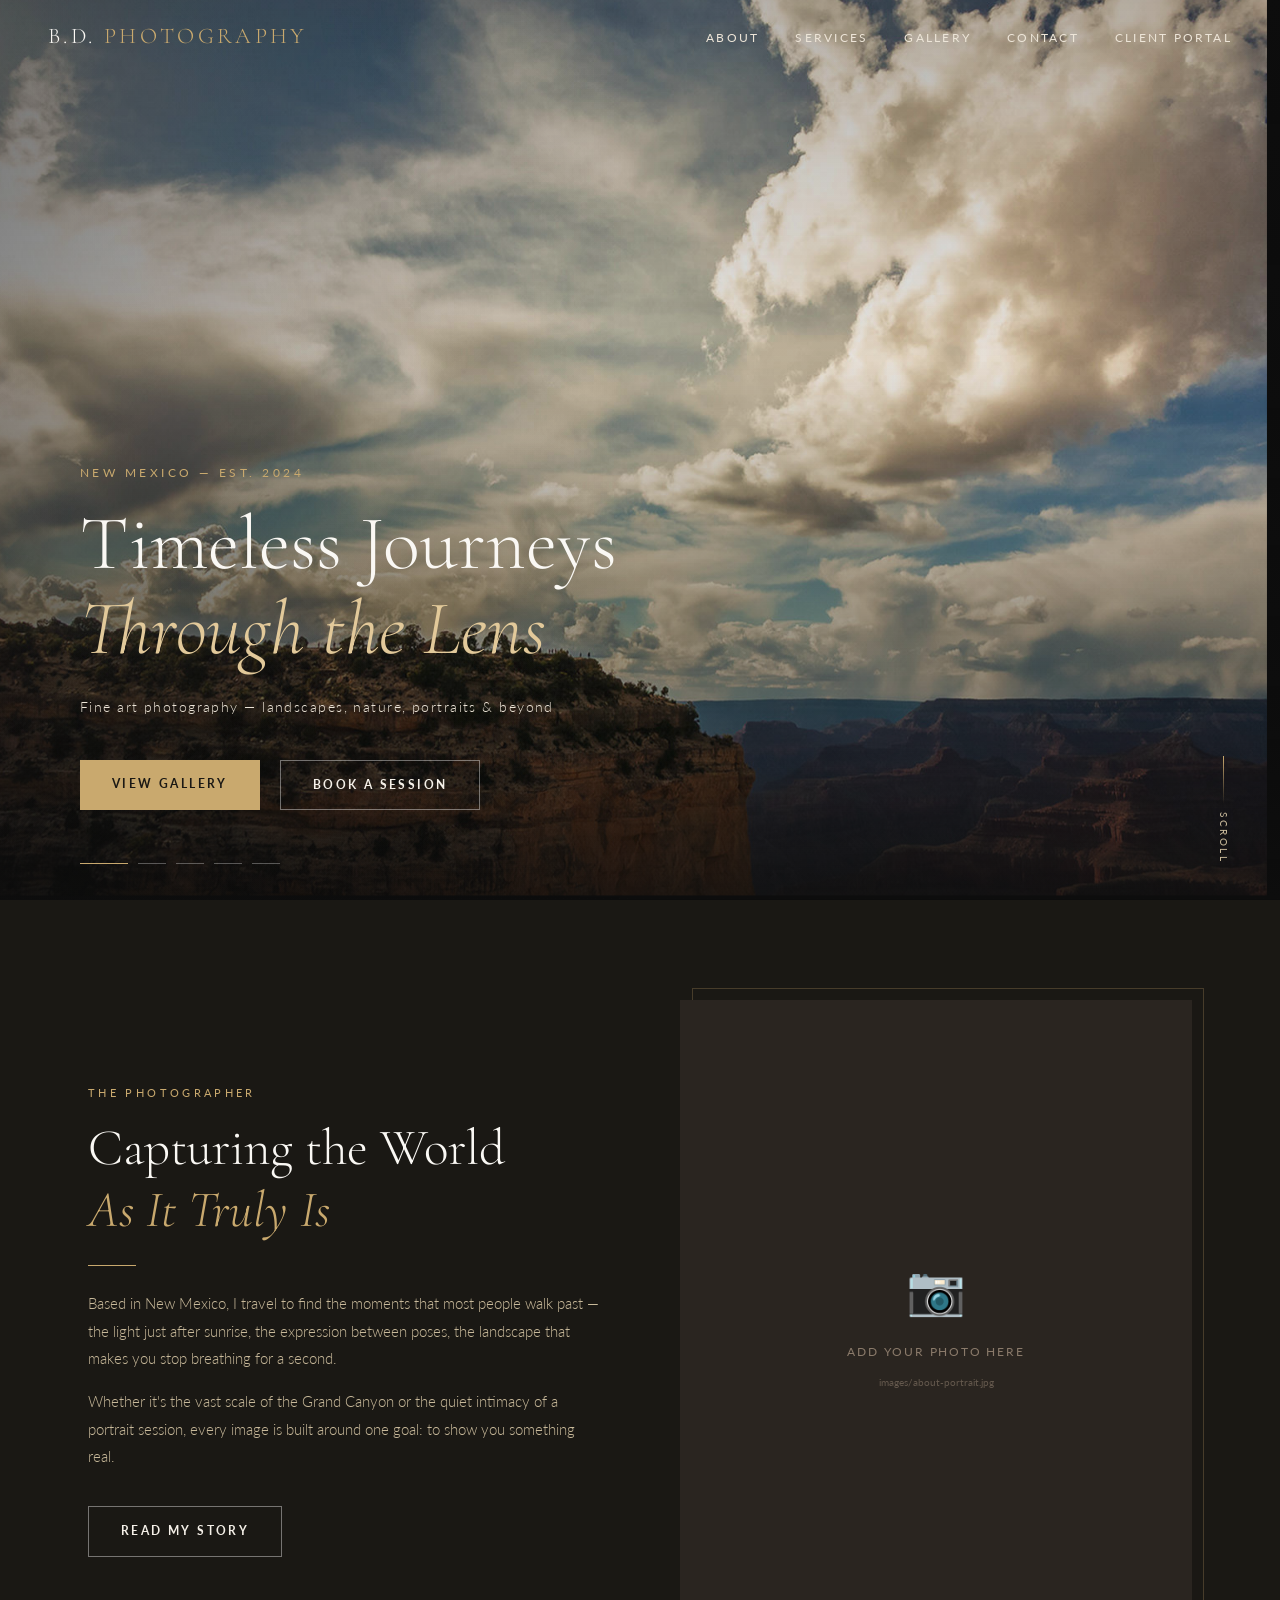
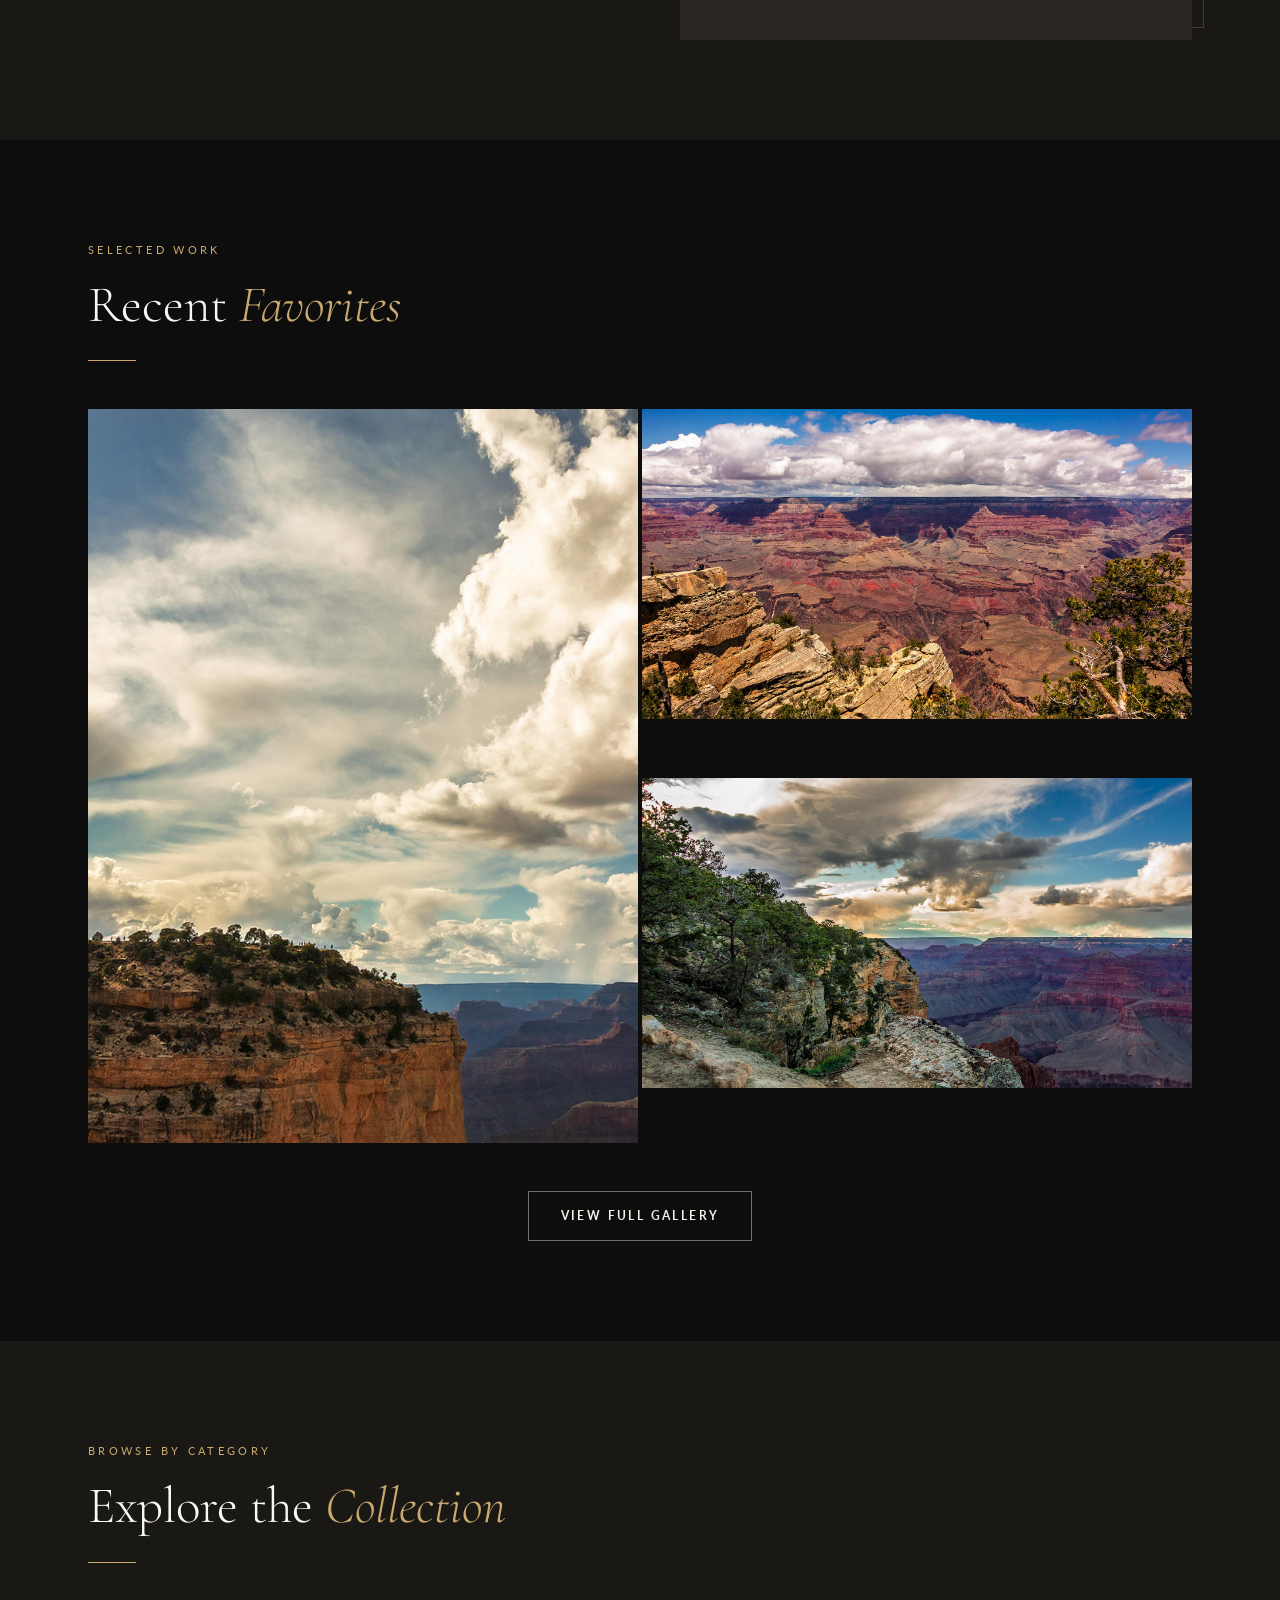
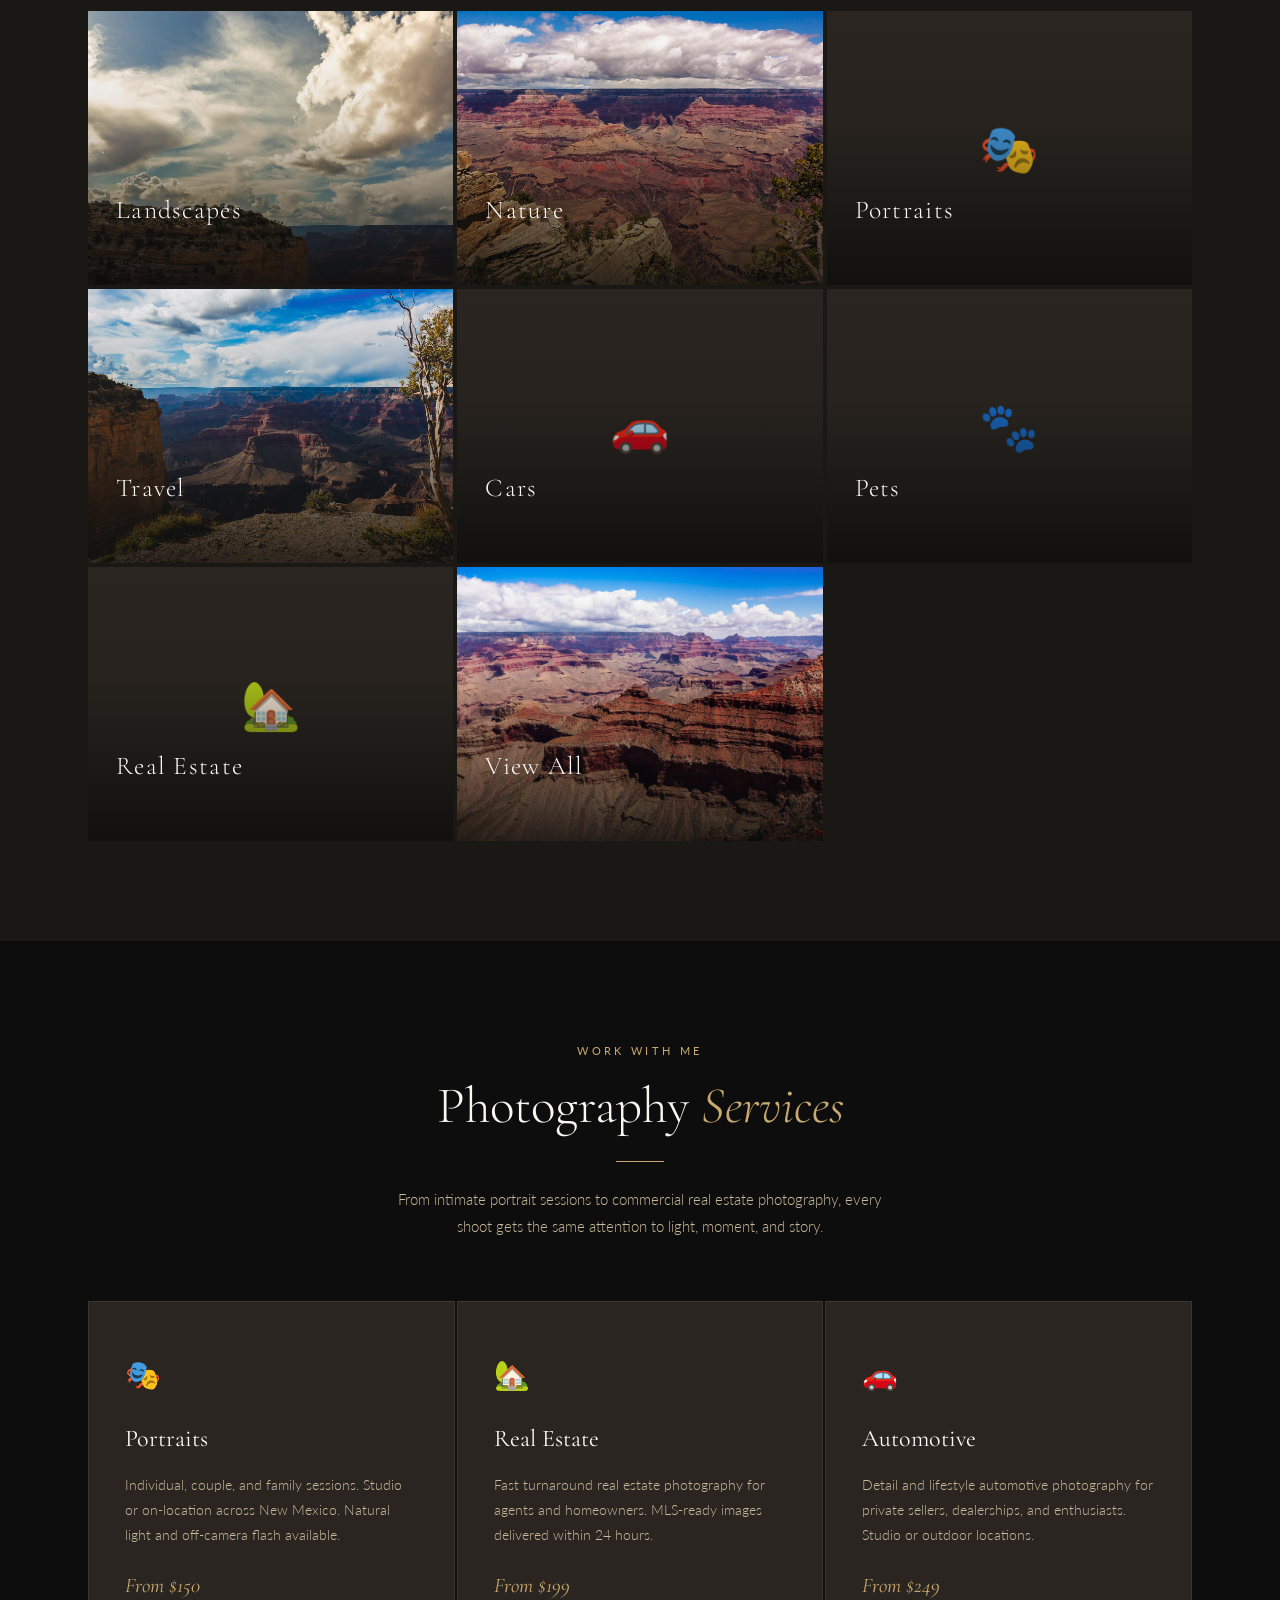
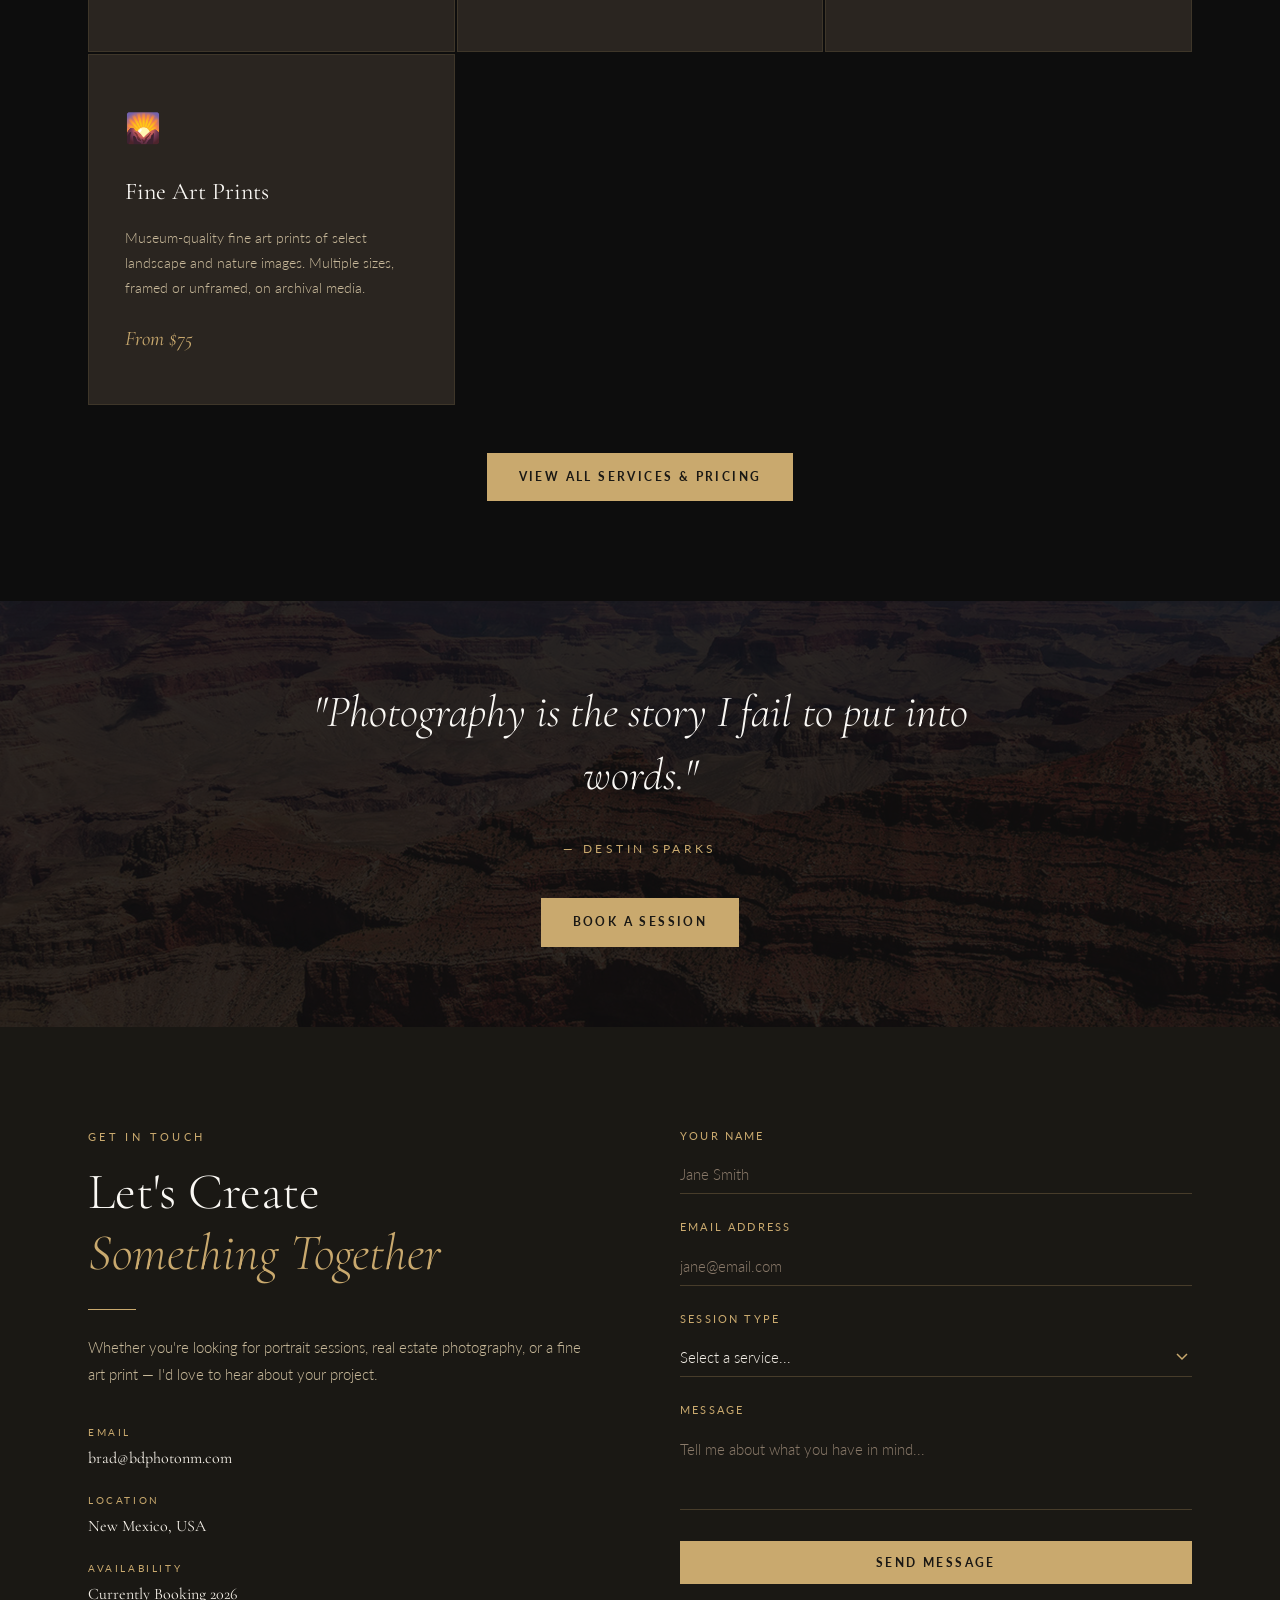
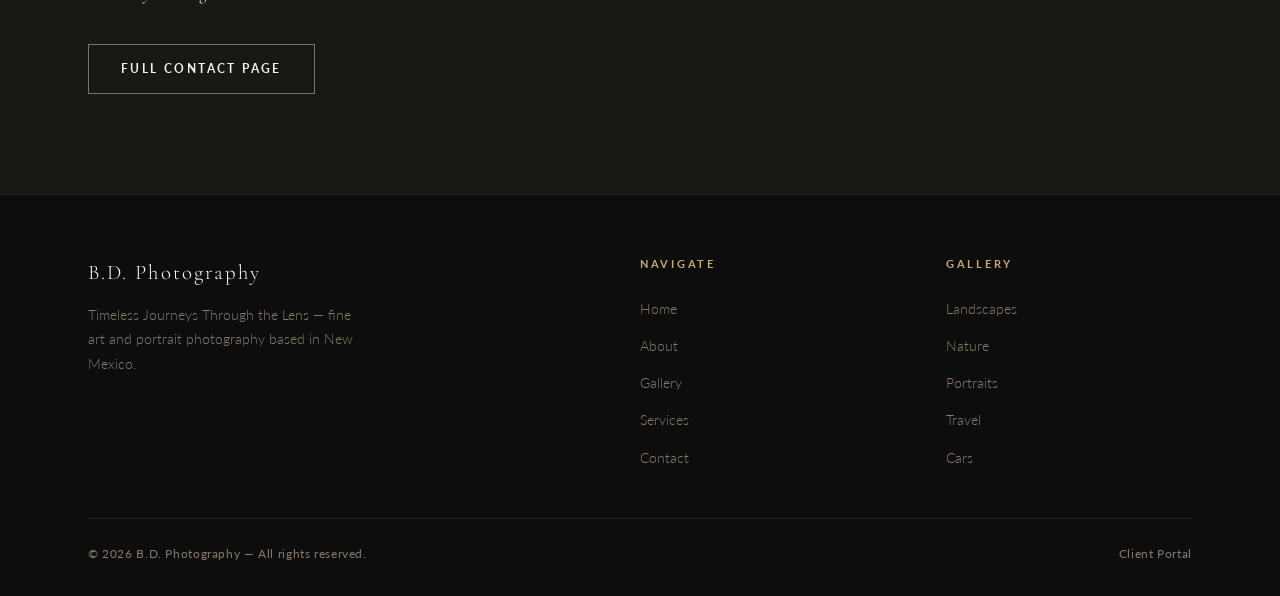
==== index.html @ c9594160 "Add all pages and styles" ====
<!DOCTYPE html>
<html lang="en">
<head>
   <meta charset="UTF-8">
   <meta name="viewport" content="width=device-width, initial-scale=1.0">
   <title>B.D. Photography | Timeless Journeys Through the Lens</title>
   <meta name="description" content="B.D. Photography — fine art and portrait photography based in New Mexico. Specializing in landscapes, nature, portraits, and more.">
   <link rel="stylesheet" href="css/styles.css">
</head>
<body>

   <!-- Navigation -->
   <nav class="nav" id="mainNav" aria-label="Main navigation">
      <a href="index.html" class="nav-logo">B.D.<span> Photography</span></a>
      <button class="nav-toggle" id="navToggle" aria-label="Toggle navigation" aria-expanded="false">
         <span></span>
         <span></span>
         <span></span>
      </button>
      <ul class="nav-links" id="navLinks">
         <li><a href="about.html">About</a></li>
         <li><a href="services.html">Services</a></li>
         <li><a href="gallery/index.html">Gallery</a></li>
         <li><a href="contact.html">Contact</a></li>
         <li><a href="client/index.html">Client Portal</a></li>
      </ul>
   </nav>

   <!-- Hero Slideshow -->
   <header class="hero" aria-label="Featured photography slideshow">
      <div class="hero-slides" id="heroSlides">
         <div class="hero-slide active">
            <img src="images/slideshow/slideshow-1.jpg"
                 alt="Grand Canyon landscape photography by B.D. Photography">
         </div>
         <div class="hero-slide">
            <img src="images/slideshow/slideshow-2.jpg"
                 alt="Grand Canyon at golden hour by B.D. Photography">
         </div>
         <div class="hero-slide">
            <img src="images/slideshow/slideshow-3.jpg"
                 alt="Grand Canyon dramatic light by B.D. Photography">
         </div>
         <div class="hero-slide">
            <img src="images/slideshow/slideshow-4.jpg"
                 alt="Grand Canyon vista by B.D. Photography">
         </div>
         <div class="hero-slide">
            <img src="images/slideshow/slideshow-5.jpg"
                 alt="Grand Canyon panoramic by B.D. Photography">
         </div>
      </div>

      <div class="hero-content">
         <p class="hero-eyebrow">New Mexico &mdash; Est. 2024</p>
         <h1 class="hero-title">
            Timeless Journeys<br><em>Through the Lens</em>
         </h1>
         <p class="hero-tagline">Fine art photography &mdash; landscapes, nature, portraits &amp; beyond</p>
         <div class="hero-cta">
            <a href="gallery/index.html" class="btn btn-gold">View Gallery</a>
            <a href="contact.html" class="btn btn-outline">Book a Session</a>
         </div>
      </div>

      <div class="hero-dots" role="group" aria-label="Slideshow controls">
         <button class="hero-dot active" data-index="0" aria-label="Slide 1"></button>
         <button class="hero-dot" data-index="1" aria-label="Slide 2"></button>
         <button class="hero-dot" data-index="2" aria-label="Slide 3"></button>
         <button class="hero-dot" data-index="3" aria-label="Slide 4"></button>
         <button class="hero-dot" data-index="4" aria-label="Slide 5"></button>
      </div>

      <div class="hero-scroll-hint" aria-hidden="true">
         <div class="scroll-line"></div>
         <span>Scroll</span>
      </div>
   </header>

   <main>

      <!-- Intro -->
      <section class="section section-dark" aria-labelledby="intro-heading">
         <div class="container">
            <div style="display:grid; grid-template-columns:1fr 1fr; gap:80px; align-items:center;">

               <div class="fade-up">
                  <span class="section-eyebrow">The Photographer</span>
                  <h2 class="section-title" id="intro-heading">
                     Capturing the World<br><em>As It Truly Is</em>
                  </h2>
                  <div class="section-divider"></div>
                  <p class="section-subtitle">
                     Based in New Mexico, I travel to find the moments that most people
                     walk past — the light just after sunrise, the expression between poses,
                     the landscape that makes you stop breathing for a second.
                  </p>
                  <p class="section-subtitle" style="margin-top:16px;">
                     Whether it's the vast scale of the Grand Canyon or the quiet intimacy
                     of a portrait session, every image is built around one goal:
                     to show you something real.
                  </p>
                  <a href="about.html" class="btn btn-outline" style="margin-top:36px;">
                     Read My Story
                  </a>
               </div>

               <div class="fade-up" style="position:relative;">
                  <div style="aspect-ratio:4/5; background-color:var(--dark-mid);
                              overflow:hidden; display:flex; align-items:center;
                              justify-content:center; flex-direction:column;
                              gap:12px; color:var(--text-light);">
                     <span style="font-size:3rem;">📷</span>
                     <span style="font-size:0.75rem; letter-spacing:0.15em; text-transform:uppercase;">
                        Add your photo here
                     </span>
                     <span style="font-size:0.65rem; opacity:0.6;">images/about-portrait.jpg</span>
                  </div>
                  <div style="position:absolute; top:-12px; right:-12px; bottom:12px; left:12px;
                              border:1px solid var(--border); z-index:-1; pointer-events:none;"></div>
               </div>

            </div>
         </div>
      </section>

      <!-- Featured Work -->
      <section class="section section-black" aria-labelledby="featured-heading">
         <div class="container">
            <div class="fade-up">
               <span class="section-eyebrow">Selected Work</span>
               <h2 class="section-title" id="featured-heading">Recent <em>Favorites</em></h2>
               <div class="section-divider"></div>
            </div>

            <div class="featured-grid fade-up">
               <div class="featured-main" onclick="window.location='gallery/landscapes.html'"
                    role="link" tabindex="0" aria-label="View Landscapes gallery"
                    onkeydown="if(event.key==='Enter')window.location='gallery/landscapes.html'">
                  <img src="images/slideshow/slideshow-1.jpg" alt="Grand Canyon landscape">
                  <div class="gallery-overlay">
                     <span class="gallery-overlay-text">Landscapes &rarr;</span>
                  </div>
               </div>
               <div class="featured-secondary" onclick="window.location='gallery/nature.html'"
                    role="link" tabindex="0" aria-label="View Nature gallery"
                    onkeydown="if(event.key==='Enter')window.location='gallery/nature.html'">
                  <img src="images/slideshow/slideshow-2.jpg" alt="Nature photography">
                  <div class="gallery-overlay">
                     <span class="gallery-overlay-text">Nature &rarr;</span>
                  </div>
               </div>
               <div class="featured-secondary" onclick="window.location='gallery/travel.html'"
                    role="link" tabindex="0" aria-label="View Travel gallery"
                    onkeydown="if(event.key==='Enter')window.location='gallery/travel.html'">
                  <img src="images/slideshow/slideshow-3.jpg" alt="Travel photography">
                  <div class="gallery-overlay">
                     <span class="gallery-overlay-text">Travel &rarr;</span>
                  </div>
               </div>
            </div>

            <div class="fade-up" style="text-align:center; margin-top:48px;">
               <a href="gallery/index.html" class="btn btn-outline">View Full Gallery</a>
            </div>
         </div>
      </section>

      <!-- Gallery Categories -->
      <section class="section section-dark" aria-labelledby="categories-heading">
         <div class="container">
            <div class="fade-up">
               <span class="section-eyebrow">Browse By Category</span>
               <h2 class="section-title" id="categories-heading">
                  Explore the <em>Collection</em>
               </h2>
               <div class="section-divider"></div>
            </div>

            <div class="category-grid fade-up">

               <a href="gallery/landscapes.html" class="category-card" aria-label="Landscapes gallery">
                  <img src="images/slideshow/slideshow-1.jpg" alt="Landscape photography">
                  <div class="category-card-overlay">
                     <h3 class="category-name">Landscapes</h3>
                     <span class="category-count">View Collection &rarr;</span>
                  </div>
               </a>

               <a href="gallery/nature.html" class="category-card" aria-label="Nature gallery">
                  <img src="images/slideshow/slideshow-2.jpg" alt="Nature photography">
                  <div class="category-card-overlay">
                     <h3 class="category-name">Nature</h3>
                     <span class="category-count">View Collection &rarr;</span>
                  </div>
               </a>

               <a href="gallery/portraits.html" class="category-card" aria-label="Portraits gallery">
                  <div class="category-placeholder" aria-hidden="true">🎭</div>
                  <div class="category-card-overlay">
                     <h3 class="category-name">Portraits</h3>
                     <span class="category-count">View Collection &rarr;</span>
                  </div>
               </a>

               <a href="gallery/travel.html" class="category-card" aria-label="Travel gallery">
                  <img src="images/slideshow/slideshow-4.jpg" alt="Travel photography">
                  <div class="category-card-overlay">
                     <h3 class="category-name">Travel</h3>
                     <span class="category-count">View Collection &rarr;</span>
                  </div>
               </a>

               <a href="gallery/cars.html" class="category-card" aria-label="Cars gallery">
                  <div class="category-placeholder" aria-hidden="true">🚗</div>
                  <div class="category-card-overlay">
                     <h3 class="category-name">Cars</h3>
                     <span class="category-count">View Collection &rarr;</span>
                  </div>
               </a>

               <a href="gallery/pets.html" class="category-card" aria-label="Pets gallery">
                  <div class="category-placeholder" aria-hidden="true">🐾</div>
                  <div class="category-card-overlay">
                     <h3 class="category-name">Pets</h3>
                     <span class="category-count">View Collection &rarr;</span>
                  </div>
               </a>

               <a href="gallery/realestate.html" class="category-card" aria-label="Real Estate gallery">
                  <div class="category-placeholder" aria-hidden="true">🏡</div>
                  <div class="category-card-overlay">
                     <h3 class="category-name">Real Estate</h3>
                     <span class="category-count">View Collection &rarr;</span>
                  </div>
               </a>

               <a href="gallery/index.html" class="category-card" aria-label="View all galleries">
                  <img src="images/slideshow/slideshow-5.jpg" alt="All photography">
                  <div class="category-card-overlay">
                     <h3 class="category-name">View All</h3>
                     <span class="category-count">Full Gallery &rarr;</span>
                  </div>
               </a>

            </div>
         </div>
      </section>

      <!-- Services Teaser -->
      <section class="section section-black" aria-labelledby="services-heading">
         <div class="container">
            <div class="fade-up" style="text-align:center; max-width:600px; margin:0 auto 60px;">
               <span class="section-eyebrow">Work With Me</span>
               <h2 class="section-title" id="services-heading">
                  Photography <em>Services</em>
               </h2>
               <div class="section-divider" style="margin:24px auto;"></div>
               <p class="section-subtitle" style="margin:0 auto;">
                  From intimate portrait sessions to commercial real estate photography,
                  every shoot gets the same attention to light, moment, and story.
               </p>
            </div>

            <div class="services-grid fade-up">
               <div class="service-card">
                  <span class="service-icon" aria-hidden="true">🎭</span>
                  <h3>Portraits</h3>
                  <p>Individual, couple, and family sessions. Studio or on-location
                     across New Mexico. Natural light and off-camera flash available.</p>
                  <span class="service-price">From $150</span>
               </div>
               <div class="service-card">
                  <span class="service-icon" aria-hidden="true">🏡</span>
                  <h3>Real Estate</h3>
                  <p>Fast turnaround real estate photography for agents and homeowners.
                     MLS-ready images delivered within 24 hours.</p>
                  <span class="service-price">From $199</span>
               </div>
               <div class="service-card">
                  <span class="service-icon" aria-hidden="true">🚗</span>
                  <h3>Automotive</h3>
                  <p>Detail and lifestyle automotive photography for private sellers,
                     dealerships, and enthusiasts. Studio or outdoor locations.</p>
                  <span class="service-price">From $249</span>
               </div>
               <div class="service-card">
                  <span class="service-icon" aria-hidden="true">🌄</span>
                  <h3>Fine Art Prints</h3>
                  <p>Museum-quality fine art prints of select landscape and nature images.
                     Multiple sizes, framed or unframed, on archival media.</p>
                  <span class="service-price">From $75</span>
               </div>
            </div>

            <div class="fade-up" style="text-align:center; margin-top:48px;">
               <a href="services.html" class="btn btn-gold">View All Services &amp; Pricing</a>
            </div>
         </div>
      </section>

      <!-- Quote Section -->
      <section style="position:relative; overflow:hidden; min-height:420px;
                      display:flex; align-items:center; justify-content:center;
                      text-align:center; padding:80px 40px;"
               aria-label="Inspirational quote">
         <div style="position:absolute; inset:0; z-index:0;">
            <img src="images/slideshow/slideshow-5.jpg" alt="" aria-hidden="true"
                 style="width:100%; height:100%; object-fit:cover; opacity:0.35;">
         </div>
         <div style="position:absolute; inset:0; background:rgba(13,13,13,0.65); z-index:1;"></div>
         <div style="position:relative; z-index:2; max-width:700px;" class="fade-up">
            <p style="font-family:'Cormorant Garamond',serif;
                      font-size:clamp(1.6rem,3.5vw,2.8rem); font-weight:300;
                      font-style:italic; color:var(--warm-white);
                      line-height:1.4; margin-bottom:32px;">
               "Photography is the story I fail to put into words."
            </p>
            <p style="font-size:0.72rem; letter-spacing:0.3em; text-transform:uppercase;
                      color:var(--gold); margin-bottom:40px;">
               &mdash; Destin Sparks
            </p>
            <a href="contact.html" class="btn btn-gold">Book a Session</a>
         </div>
      </section>

      <!-- Quick Contact -->
      <section class="section section-dark" aria-labelledby="contact-teaser-heading">
         <div class="container">
            <div style="display:grid; grid-template-columns:1fr 1fr; gap:80px; align-items:start;">

               <div class="fade-up">
                  <span class="section-eyebrow">Get In Touch</span>
                  <h2 class="section-title" id="contact-teaser-heading">
                     Let's Create<br><em>Something Together</em>
                  </h2>
                  <div class="section-divider"></div>
                  <p class="section-subtitle">
                     Whether you're looking for portrait sessions, real estate photography,
                     or a fine art print — I'd love to hear about your project.
                  </p>
                  <div style="margin-top:36px; display:flex; flex-direction:column; gap:20px;">
                     <div class="contact-detail-item">
                        <span class="contact-detail-label">Email</span>
                        <span class="contact-detail-value">
                           <a href="mailto:brad@bdphotonm.com"
                              style="color:var(--cream);"
                              onmouseover="this.style.color='var(--gold)'"
                              onmouseout="this.style.color='var(--cream)'">
                              brad@bdphotonm.com
                           </a>
                        </span>
                     </div>
                     <div class="contact-detail-item">
                        <span class="contact-detail-label">Location</span>
                        <span class="contact-detail-value">New Mexico, USA</span>
                     </div>
                     <div class="contact-detail-item">
                        <span class="contact-detail-label">Availability</span>
                        <span class="contact-detail-value">Currently Booking 2026</span>
                     </div>
                  </div>
                  <a href="contact.html" class="btn btn-outline" style="margin-top:36px;">
                     Full Contact Page
                  </a>
               </div>

               <!-- Quick Form -->
               <div class="fade-up">
                  <form id="quickContactForm" novalidate aria-label="Quick contact form">
                     <div class="form-group">
                        <label for="qcName">Your Name</label>
                        <input type="text" id="qcName" name="name"
                               placeholder="Jane Smith" aria-required="true">
                        <p class="error-msg" id="qcNameError" role="alert">
                           Please enter your name.
                        </p>
                     </div>
                     <div class="form-group">
                        <label for="qcEmail">Email Address</label>
                        <input type="email" id="qcEmail" name="email"
                               placeholder="jane@email.com" aria-required="true">
                        <p class="error-msg" id="qcEmailError" role="alert">
                           Please enter a valid email address.
                        </p>
                     </div>
                     <div class="form-group">
                        <label for="qcType">Session Type</label>
                        <select id="qcType" name="type" aria-required="true">
                           <option value="">Select a service...</option>
                           <option value="portrait">Portrait Session</option>
                           <option value="realestate">Real Estate</option>
                           <option value="automotive">Automotive</option>
                           <option value="print">Fine Art Print</option>
                           <option value="other">Other / General Inquiry</option>
                        </select>
                        <p class="error-msg" id="qcTypeError" role="alert">
                           Please select a session type.
                        </p>
                     </div>
                     <div class="form-group">
                        <label for="qcMessage">Message</label>
                        <textarea id="qcMessage" name="message" aria-required="true"
                                  placeholder="Tell me about what you have in mind..."
                                  style="min-height:80px;"></textarea>
                        <p class="error-msg" id="qcMessageError" role="alert">
                           Please enter a message (at least 10 characters).
                        </p>
                     </div>
                     <button type="submit" class="btn btn-gold" id="qcSubmitBtn"
                             style="width:100%;">
                        Send Message
                     </button>
                     <div class="form-success" id="qcFormSuccess" role="alert" aria-live="polite">
                        <p>Thank you &mdash; I'll be in touch soon. ✦</p>
                     </div>
                  </form>
               </div>

            </div>
         </div>
      </section>

   </main>

   <!-- Footer -->
   <footer>
      <div class="container">
         <div class="footer-grid">
            <div class="footer-brand">
               <h3>B.D. Photography</h3>
               <p>Timeless Journeys Through the Lens — fine art and portrait photography
                  based in New Mexico.</p>
            </div>
            <div class="footer-col">
               <h4>Navigate</h4>
               <ul>
                  <li><a href="index.html">Home</a></li>
                  <li><a href="about.html">About</a></li>
                  <li><a href="gallery/index.html">Gallery</a></li>
                  <li><a href="services.html">Services</a></li>
                  <li><a href="contact.html">Contact</a></li>
               </ul>
            </div>
            <div class="footer-col">
               <h4>Gallery</h4>
               <ul>
                  <li><a href="gallery/landscapes.html">Landscapes</a></li>
                  <li><a href="gallery/nature.html">Nature</a></li>
                  <li><a href="gallery/portraits.html">Portraits</a></li>
                  <li><a href="gallery/travel.html">Travel</a></li>
                  <li><a href="gallery/cars.html">Cars</a></li>
               </ul>
            </div>
         </div>
         <div class="footer-bottom">
            <p>&copy; 2026 B.D. Photography &mdash; All rights reserved.</p>
            <p><a href="client/index.html" style="color:var(--text-light);">Client Portal</a></p>
         </div>
      </div>
   </footer>

   <!-- Lightbox -->
   <div class="lightbox" id="lightbox" role="dialog" aria-modal="true" aria-label="Photo viewer">
      <button class="lightbox-close" id="lightboxClose" aria-label="Close photo viewer">&times;</button>
      <button class="lightbox-prev" id="lightboxPrev" aria-label="Previous photo">&#8592;</button>
      <img class="lightbox-img" id="lightboxImg" src="" alt="">
      <button class="lightbox-next" id="lightboxNext" aria-label="Next photo">&#8594;</button>
      <p class="lightbox-caption" id="lightboxCaption"></p>
   </div>

   <style>
      @media (max-width: 768px) {
         div[style*="grid-template-columns:1fr 1fr"] {
            grid-template-columns: 1fr !important;
            gap: 40px !important;
         }
      }
   </style>

   <script src="js/main.js"></script>
</body>
</html>
---- css/styles.css ----
/* =============================================
   B.D. Photography — styles.css
   Warm editorial, luxury nature photography
   ============================================= */

@import url('https://fonts.googleapis.com/css2?family=Cormorant+Garamond:ital,wght@0,300;0,400;0,600;1,300;1,400&family=Lato:wght@300;400;700&display=swap');

/* =============================================
   CSS VARIABLES
   ============================================= */
:root {
   --black:        #0d0d0d;
   --dark:         #1a1814;
   --dark-mid:     #2a2520;
   --earth:        #8b6f47;
   --earth-light:  #b8956a;
   --gold:         #c9a96e;
   --gold-light:   #e2c99a;
   --cream:        #f5f0e8;
   --cream-dark:   #ede5d8;
   --warm-white:   #faf8f4;
   --text-dark:    #1a1814;
   --text-mid:     #4a4035;
   --text-light:   #8a7a6a;
   --text-cream:   #c8b99a;
   --border:       rgba(201,169,110,0.25);
   --border-light: rgba(201,169,110,0.12);

   --font-display: 'Cormorant Garamond', Georgia, serif;
   --font-body:    'Lato', sans-serif;

   --transition:      all 0.4s cubic-bezier(0.25, 0.46, 0.45, 0.94);
   --transition-fast: all 0.2s ease;
}

/* =============================================
   RESET & BASE
   ============================================= */
*, *::before, *::after {
   box-sizing: border-box;
   margin: 0;
   padding: 0;
}

html { scroll-behavior: smooth; font-size: 16px; }

body {
   background-color: var(--dark);
   font-family: var(--font-body);
   color: var(--cream);
   line-height: 1.7;
   overflow-x: hidden;
}

img  { display: block; max-width: 100%; }
a    { color: inherit; text-decoration: none; transition: var(--transition-fast); }
ul   { list-style: none; }

/* =============================================
   NAVIGATION
   ============================================= */
.nav {
   position: fixed;
   top: 0; left: 0; right: 0;
   z-index: 1000;
   padding: 0 48px;
   height: 72px;
   display: flex;
   align-items: center;
   justify-content: space-between;
   transition: var(--transition);
}

.nav.scrolled {
   background-color: rgba(13,13,13,0.95);
   backdrop-filter: blur(12px);
   -webkit-backdrop-filter: blur(12px);
   border-bottom: 1px solid var(--border);
   height: 60px;
}

.nav-logo {
   font-family: var(--font-display);
   font-size: 1.4rem;
   font-weight: 300;
   letter-spacing: 0.15em;
   color: var(--warm-white);
   text-transform: uppercase;
}

.nav-logo span { color: var(--gold); }

.nav-links {
   display: flex;
   gap: 36px;
   align-items: center;
}

.nav-links a {
   font-family: var(--font-body);
   font-size: 0.78rem;
   font-weight: 400;
   letter-spacing: 0.18em;
   text-transform: uppercase;
   color: var(--cream-dark);
   position: relative;
   padding-bottom: 3px;
}

.nav-links a::after {
   content: '';
   position: absolute;
   bottom: 0; left: 0;
   width: 0; height: 1px;
   background-color: var(--gold);
   transition: width 0.3s ease;
}

.nav-links a:hover        { color: var(--gold-light); }
.nav-links a:hover::after,
.nav-links a.active::after { width: 100%; }
.nav-links a.active        { color: var(--gold); }

.nav-toggle {
   display: none;
   flex-direction: column;
   gap: 6px;
   background: none;
   border: none;
   cursor: pointer;
   padding: 4px;
   z-index: 1001;
}

.nav-toggle span {
   display: block;
   width: 28px; height: 1px;
   background-color: var(--cream);
   transition: var(--transition);
}

.nav-toggle.open span:nth-child(1) { transform: translateY(7px) rotate(45deg); }
.nav-toggle.open span:nth-child(2) { opacity: 0; }
.nav-toggle.open span:nth-child(3) { transform: translateY(-7px) rotate(-45deg); }

/* =============================================
   HERO SLIDESHOW
   ============================================= */
.hero {
   position: relative;
   width: 100%; height: 100vh;
   min-height: 600px;
   overflow: hidden;
   background-color: var(--black);
}

.hero-slides { position: relative; width: 100%; height: 100%; }

.hero-slide {
   position: absolute; inset: 0;
   opacity: 0;
   transition: opacity 1.8s ease-in-out;
}

.hero-slide.active { opacity: 1; }

.hero-slide img {
   width: 100%; height: 100%;
   object-fit: cover;
   object-position: center;
   animation: kenBurns 8s ease-in-out forwards;
}

@keyframes kenBurns {
   0%   { transform: scale(1.08) translate(0, 0); }
   100% { transform: scale(1) translate(-1%, -0.5%); }
}

.hero::before {
   content: '';
   position: absolute; inset: 0;
   background: linear-gradient(to bottom,
      rgba(13,13,13,0.3) 0%,
      rgba(13,13,13,0.1) 40%,
      rgba(13,13,13,0.5) 80%,
      rgba(13,13,13,0.85) 100%);
   z-index: 2;
}

.hero::after {
   content: '';
   position: absolute; inset: 0;
   background: linear-gradient(to right, rgba(13,13,13,0.4) 0%, transparent 50%);
   z-index: 2;
}

.hero-content {
   position: absolute;
   bottom: 90px; left: 80px;
   z-index: 3;
   max-width: 640px;
}

.hero-eyebrow {
   font-family: var(--font-body);
   font-size: 0.72rem;
   font-weight: 400;
   letter-spacing: 0.3em;
   text-transform: uppercase;
   color: var(--gold);
   margin-bottom: 20px;
   opacity: 0;
   animation: fadeUp 1s ease forwards 0.5s;
}

.hero-title {
   font-family: var(--font-display);
   font-size: clamp(3rem, 6vw, 5.5rem);
   font-weight: 300;
   line-height: 1.1;
   color: var(--warm-white);
   margin-bottom: 24px;
   opacity: 0;
   animation: fadeUp 1s ease forwards 0.8s;
}

.hero-title em { font-style: italic; color: var(--gold-light); }

.hero-tagline {
   font-family: var(--font-body);
   font-size: 0.9rem;
   font-weight: 300;
   letter-spacing: 0.1em;
   color: var(--cream-dark);
   margin-bottom: 40px;
   opacity: 0;
   animation: fadeUp 1s ease forwards 1.1s;
}

.hero-cta {
   display: inline-flex;
   gap: 20px;
   opacity: 0;
   animation: fadeUp 1s ease forwards 1.4s;
   flex-wrap: wrap;
}

.hero-dots {
   position: absolute;
   bottom: 36px; left: 80px;
   z-index: 3;
   display: flex;
   gap: 10px;
}

.hero-dot {
   width: 28px; height: 1px;
   background-color: rgba(255,255,255,0.3);
   border: none;
   cursor: pointer;
   transition: var(--transition);
   padding: 0;
}

.hero-dot.active { background-color: var(--gold); width: 48px; }

.hero-scroll-hint {
   position: absolute;
   bottom: 36px; right: 48px;
   z-index: 3;
   display: flex;
   flex-direction: column;
   align-items: center;
   gap: 8px;
   opacity: 0;
   animation: fadeIn 1s ease forwards 2s;
}

.hero-scroll-hint span {
   font-size: 0.65rem;
   letter-spacing: 0.25em;
   text-transform: uppercase;
   color: var(--text-cream);
   writing-mode: vertical-rl;
}

.scroll-line {
   width: 1px; height: 48px;
   background: linear-gradient(to bottom, var(--gold), transparent);
   animation: scrollPulse 2s ease-in-out infinite;
}

@keyframes scrollPulse {
   0%, 100% { opacity: 0.4; }
   50%       { opacity: 1; }
}

/* =============================================
   BUTTONS
   ============================================= */
.btn {
   display: inline-block;
   font-family: var(--font-body);
   font-size: 0.75rem;
   font-weight: 700;
   letter-spacing: 0.2em;
   text-transform: uppercase;
   padding: 14px 32px;
   border: none;
   cursor: pointer;
   transition: var(--transition);
   text-align: center;
}

.btn-gold {
   background-color: var(--gold);
   color: var(--dark);
}

.btn-gold:hover {
   background-color: var(--gold-light);
   transform: translateY(-2px);
   box-shadow: 0 8px 24px rgba(201,169,110,0.3);
   color: var(--dark);
}

.btn-outline {
   background-color: transparent;
   color: var(--cream);
   border: 1px solid rgba(255,255,255,0.4);
}

.btn-outline:hover {
   border-color: var(--gold);
   color: var(--gold);
   transform: translateY(-2px);
}

.btn-outline-dark {
   background-color: transparent;
   color: var(--text-dark);
   border: 1px solid var(--text-dark);
}

.btn-outline-dark:hover {
   background-color: var(--text-dark);
   color: var(--cream);
}

/* =============================================
   LAYOUT
   ============================================= */
.container { max-width: 1200px; margin: 0 auto; padding: 0 48px; }
.section   { padding: 100px 0; }
.section-dark  { background-color: var(--dark); }
.section-cream { background-color: var(--cream); color: var(--text-dark); }
.section-black { background-color: var(--black); }

/* =============================================
   SECTION HEADERS
   ============================================= */
.section-eyebrow {
   font-family: var(--font-body);
   font-size: 0.7rem;
   font-weight: 400;
   letter-spacing: 0.3em;
   text-transform: uppercase;
   color: var(--gold);
   margin-bottom: 16px;
   display: block;
}

.section-title {
   font-family: var(--font-display);
   font-size: clamp(2rem, 4vw, 3.2rem);
   font-weight: 300;
   line-height: 1.2;
   color: var(--warm-white);
   margin-bottom: 20px;
}

.section-title.dark { color: var(--text-dark); }
.section-title em   { font-style: italic; color: var(--gold); }

.section-subtitle {
   font-size: 0.95rem;
   font-weight: 300;
   color: var(--text-cream);
   max-width: 520px;
   line-height: 1.8;
}

.section-subtitle.dark { color: var(--text-mid); }

.section-divider {
   width: 48px; height: 1px;
   background-color: var(--gold);
   margin: 24px 0;
}

/* =============================================
   GALLERY GRID — MASONRY
   ============================================= */
.gallery-grid {
   columns: 3;
   column-gap: 12px;
   margin-top: 48px;
}

.gallery-item {
   break-inside: avoid;
   margin-bottom: 12px;
   overflow: hidden;
   position: relative;
   cursor: pointer;
   background-color: var(--dark-mid);
}

.gallery-item img {
   width: 100%;
   display: block;
   transition: transform 0.6s cubic-bezier(0.25, 0.46, 0.45, 0.94);
}

.gallery-item:hover img { transform: scale(1.05); }

.gallery-overlay {
   position: absolute; inset: 0;
   background: linear-gradient(to top, rgba(13,13,13,0.8) 0%, transparent 50%);
   opacity: 0;
   transition: opacity 0.4s ease;
   display: flex;
   align-items: flex-end;
   padding: 20px;
}

.gallery-item:hover .gallery-overlay { opacity: 1; }

.gallery-overlay-text {
   font-family: var(--font-display);
   font-size: 1rem;
   font-weight: 300;
   color: var(--warm-white);
   letter-spacing: 0.05em;
}

.gallery-placeholder {
   width: 100%;
   background-color: var(--dark-mid);
   display: flex;
   align-items: center;
   justify-content: center;
   color: var(--text-light);
   font-size: 0.75rem;
   letter-spacing: 0.1em;
}

/* =============================================
   CATEGORY GRID
   ============================================= */
.category-grid {
   display: grid;
   grid-template-columns: repeat(auto-fit, minmax(300px, 1fr));
   gap: 4px;
   margin-top: 48px;
}

.category-card {
   position: relative;
   overflow: hidden;
   aspect-ratio: 4/3;
   cursor: pointer;
   background-color: var(--dark-mid);
}

.category-card img {
   width: 100%; height: 100%;
   object-fit: cover;
   transition: transform 0.7s cubic-bezier(0.25, 0.46, 0.45, 0.94);
}

.category-card:hover img { transform: scale(1.08); }

.category-card-overlay {
   position: absolute; inset: 0;
   background: linear-gradient(to top,
      rgba(13,13,13,0.85) 0%,
      rgba(13,13,13,0.1) 60%,
      transparent 100%);
   display: flex;
   flex-direction: column;
   justify-content: flex-end;
   padding: 28px;
   transition: var(--transition);
}

.category-card:hover .category-card-overlay {
   background: linear-gradient(to top,
      rgba(13,13,13,0.92) 0%,
      rgba(13,13,13,0.3) 60%,
      rgba(13,13,13,0.1) 100%);
}

.category-name {
   font-family: var(--font-display);
   font-size: 1.6rem;
   font-weight: 300;
   color: var(--warm-white);
   letter-spacing: 0.05em;
   margin-bottom: 6px;
}

.category-count {
   font-family: var(--font-body);
   font-size: 0.7rem;
   letter-spacing: 0.2em;
   text-transform: uppercase;
   color: var(--gold);
   opacity: 0;
   transform: translateY(8px);
   transition: var(--transition);
}

.category-card:hover .category-count {
   opacity: 1;
   transform: translateY(0);
}

.category-placeholder {
   width: 100%; height: 100%;
   display: flex;
   align-items: center;
   justify-content: center;
   font-size: 3rem;
   background-color: var(--dark-mid);
}

/* =============================================
   LIGHTBOX
   ============================================= */
.lightbox {
   position: fixed; inset: 0;
   background-color: rgba(10,10,10,0.97);
   z-index: 2000;
   display: none;
   align-items: center;
   justify-content: center;
}

.lightbox.open { display: flex; }

.lightbox-img {
   max-width: 90vw;
   max-height: 90vh;
   object-fit: contain;
   box-shadow: 0 0 80px rgba(0,0,0,0.8);
}

.lightbox-close {
   position: absolute;
   top: 24px; right: 32px;
   background: none; border: none;
   color: var(--cream);
   font-size: 2rem;
   cursor: pointer;
   font-weight: 300;
   transition: color 0.2s;
   line-height: 1;
}

.lightbox-close:hover { color: var(--gold); }

.lightbox-prev,
.lightbox-next {
   position: absolute;
   top: 50%; transform: translateY(-50%);
   background: none;
   border: 1px solid rgba(255,255,255,0.2);
   color: var(--cream);
   font-size: 1.2rem;
   width: 48px; height: 48px;
   cursor: pointer;
   transition: var(--transition-fast);
   display: flex;
   align-items: center;
   justify-content: center;
}

.lightbox-prev { left: 24px; }
.lightbox-next { right: 24px; }

.lightbox-prev:hover,
.lightbox-next:hover {
   border-color: var(--gold);
   color: var(--gold);
}

.lightbox-caption {
   position: absolute;
   bottom: 24px; left: 50%;
   transform: translateX(-50%);
   font-family: var(--font-display);
   font-size: 0.9rem;
   font-style: italic;
   color: var(--text-cream);
   letter-spacing: 0.05em;
   white-space: nowrap;
}

/* =============================================
   FEATURED SECTION
   ============================================= */
.featured-grid {
   display: grid;
   grid-template-columns: 1fr 1fr;
   grid-template-rows: auto auto;
   gap: 4px;
   margin-top: 48px;
}

.featured-main {
   grid-column: 1;
   grid-row: 1 / 3;
   aspect-ratio: 3/4;
   overflow: hidden;
   position: relative;
   cursor: pointer;
   background-color: var(--dark-mid);
}

.featured-secondary {
   grid-column: 2;
   aspect-ratio: 16/9;
   overflow: hidden;
   position: relative;
   cursor: pointer;
   background-color: var(--dark-mid);
}

.featured-main img,
.featured-secondary img {
   width: 100%; height: 100%;
   object-fit: cover;
   transition: transform 0.7s cubic-bezier(0.25, 0.46, 0.45, 0.94);
}

.featured-main:hover img,
.featured-secondary:hover img { transform: scale(1.05); }

/* =============================================
   ABOUT
   ============================================= */
.about-grid {
   display: grid;
   grid-template-columns: 1fr 1fr;
   gap: 80px;
   align-items: center;
}

.about-image { position: relative; }

.about-image img {
   width: 100%;
   aspect-ratio: 3/4;
   object-fit: cover;
}

.about-image::before {
   content: '';
   position: absolute;
   top: -16px; left: -16px;
   right: 16px; bottom: 16px;
   border: 1px solid var(--border);
   z-index: -1;
}

.about-text h2 {
   font-family: var(--font-display);
   font-size: clamp(1.8rem, 3vw, 2.8rem);
   font-weight: 300;
   line-height: 1.2;
   color: var(--warm-white);
   margin-bottom: 24px;
}

.about-text p {
   font-size: 0.95rem;
   font-weight: 300;
   color: var(--text-cream);
   margin-bottom: 18px;
   line-height: 1.9;
}

.about-stats {
   display: grid;
   grid-template-columns: repeat(3, 1fr);
   gap: 24px;
   margin-top: 40px;
   padding-top: 40px;
   border-top: 1px solid var(--border);
}

.about-stat h3 {
   font-family: var(--font-display);
   font-size: 2.4rem;
   font-weight: 300;
   color: var(--gold);
   line-height: 1;
   margin-bottom: 6px;
}

.about-stat p {
   font-size: 0.72rem;
   letter-spacing: 0.15em;
   text-transform: uppercase;
   color: var(--text-cream);
   margin: 0;
}

/* =============================================
   SERVICES
   ============================================= */
.services-grid {
   display: grid;
   grid-template-columns: repeat(auto-fit, minmax(280px, 1fr));
   gap: 2px;
   margin-top: 48px;
}

.service-card {
   background-color: var(--dark-mid);
   padding: 48px 36px;
   border: 1px solid var(--border-light);
   transition: var(--transition);
   position: relative;
   overflow: hidden;
}

.service-card::before {
   content: '';
   position: absolute;
   bottom: 0; left: 0;
   width: 0; height: 2px;
   background-color: var(--gold);
   transition: width 0.4s ease;
}

.service-card:hover { background-color: #221e19; border-color: var(--border); }
.service-card:hover::before { width: 100%; }

.service-icon { font-size: 1.8rem; margin-bottom: 20px; display: block; }

.service-card h3 {
   font-family: var(--font-display);
   font-size: 1.5rem;
   font-weight: 400;
   color: var(--warm-white);
   margin-bottom: 12px;
}

.service-card p {
   font-size: 0.88rem;
   font-weight: 300;
   color: var(--text-cream);
   line-height: 1.8;
   margin-bottom: 20px;
}

.service-price {
   font-family: var(--font-display);
   font-size: 1.3rem;
   color: var(--gold);
   font-style: italic;
}

/* =============================================
   CONTACT FORM
   ============================================= */
.contact-grid {
   display: grid;
   grid-template-columns: 1fr 1.2fr;
   gap: 80px;
   align-items: start;
}

.contact-info h2 {
   font-family: var(--font-display);
   font-size: clamp(1.8rem, 3vw, 2.8rem);
   font-weight: 300;
   color: var(--warm-white);
   margin-bottom: 20px;
   line-height: 1.2;
}

.contact-info p {
   font-size: 0.9rem;
   font-weight: 300;
   color: var(--text-cream);
   line-height: 1.9;
   margin-bottom: 40px;
}

.contact-detail { display: flex; flex-direction: column; gap: 16px; margin-bottom: 40px; }

.contact-detail-item { display: flex; flex-direction: column; gap: 3px; }

.contact-detail-label {
   font-size: 0.65rem;
   letter-spacing: 0.25em;
   text-transform: uppercase;
   color: var(--gold);
}

.contact-detail-value {
   font-family: var(--font-display);
   font-size: 1rem;
   color: var(--cream);
}

.form-group { margin-bottom: 24px; }

.form-group label {
   display: block;
   font-size: 0.68rem;
   letter-spacing: 0.2em;
   text-transform: uppercase;
   color: var(--gold);
   margin-bottom: 10px;
}

.form-group input,
.form-group textarea,
.form-group select {
   width: 100%;
   background-color: transparent;
   border: none;
   border-bottom: 1px solid var(--border);
   padding: 10px 0;
   font-family: var(--font-body);
   font-size: 0.95rem;
   font-weight: 300;
   color: var(--cream);
   transition: border-color 0.3s ease;
   outline: none;
   appearance: none;
   -webkit-appearance: none;
}

.form-group select {
   cursor: pointer;
   background-image: url("data:image/svg+xml,%3Csvg xmlns='http://www.w3.org/2000/svg' width='12' height='8' viewBox='0 0 12 8'%3E%3Cpath d='M1 1l5 5 5-5' stroke='%23c9a96e' stroke-width='1.5' fill='none'/%3E%3C/svg%3E");
   background-repeat: no-repeat;
   background-position: right 4px center;
   padding-right: 24px;
}

.form-group select option { background-color: var(--dark); color: var(--cream); }

.form-group input::placeholder,
.form-group textarea::placeholder { color: var(--text-light); font-weight: 300; }

.form-group input:focus,
.form-group textarea:focus,
.form-group select:focus { border-bottom-color: var(--gold); }

.form-group input.invalid,
.form-group textarea.invalid,
.form-group select.invalid { border-bottom-color: #c0392b; }

.form-group input.valid,
.form-group textarea.valid,
.form-group select.valid { border-bottom-color: #52b788; }

.form-group textarea { resize: none; min-height: 100px; }

.error-msg {
   font-size: 0.75rem;
   color: #e07070;
   margin-top: 6px;
   display: none;
   letter-spacing: 0.05em;
}

.error-msg.visible { display: block; }

.form-success {
   display: none;
   padding: 24px;
   border: 1px solid var(--border);
   text-align: center;
   margin-top: 20px;
}

.form-success.visible { display: block; }

.form-success p {
   font-family: var(--font-display);
   font-size: 1.1rem;
   font-style: italic;
   color: var(--gold-light);
}

/* =============================================
   CLIENT PORTAL
   ============================================= */
.portal-wrap {
   min-height: 100vh;
   display: flex;
   align-items: center;
   justify-content: center;
   background-color: var(--dark);
   padding: 40px;
}

.portal-box { max-width: 420px; width: 100%; text-align: center; }

.portal-box h1 {
   font-family: var(--font-display);
   font-size: 2.2rem;
   font-weight: 300;
   color: var(--warm-white);
   margin-bottom: 12px;
}

.portal-box p {
   font-size: 0.88rem;
   color: var(--text-cream);
   margin-bottom: 40px;
   line-height: 1.8;
}

.portal-input {
   width: 100%;
   background-color: transparent;
   border: none;
   border-bottom: 1px solid var(--border);
   padding: 12px 0;
   font-family: var(--font-body);
   font-size: 1rem;
   color: var(--cream);
   text-align: center;
   letter-spacing: 0.2em;
   outline: none;
   margin-bottom: 32px;
   transition: border-color 0.3s;
}

.portal-input:focus { border-bottom-color: var(--gold); }

.portal-error {
   color: #e07070;
   font-size: 0.82rem;
   margin-bottom: 16px;
   display: none;
   letter-spacing: 0.05em;
}

.portal-error.visible { display: block; }

/* =============================================
   FOOTER
   ============================================= */
footer {
   background-color: var(--black);
   padding: 60px 0 32px;
   border-top: 1px solid var(--border-light);
}

.footer-grid {
   display: grid;
   grid-template-columns: 2fr 1fr 1fr;
   gap: 60px;
   margin-bottom: 48px;
}

.footer-brand h3 {
   font-family: var(--font-display);
   font-size: 1.3rem;
   font-weight: 300;
   letter-spacing: 0.1em;
   color: var(--warm-white);
   margin-bottom: 12px;
}

.footer-brand p {
   font-size: 0.85rem;
   font-weight: 300;
   color: var(--text-light);
   line-height: 1.8;
   max-width: 280px;
}

.footer-col h4 {
   font-family: var(--font-body);
   font-size: 0.68rem;
   letter-spacing: 0.25em;
   text-transform: uppercase;
   color: var(--gold);
   margin-bottom: 20px;
}

.footer-col ul { display: flex; flex-direction: column; gap: 10px; }

.footer-col a {
   font-size: 0.88rem;
   font-weight: 300;
   color: var(--text-light);
   transition: color 0.2s;
}

.footer-col a:hover { color: var(--gold-light); }

.footer-bottom {
   border-top: 1px solid var(--border-light);
   padding-top: 24px;
   display: flex;
   justify-content: space-between;
   align-items: center;
}

.footer-bottom p {
   font-size: 0.78rem;
   color: var(--text-light);
   letter-spacing: 0.05em;
}

/* =============================================
   ANIMATIONS
   ============================================= */
@keyframes fadeUp {
   from { opacity: 0; transform: translateY(24px); }
   to   { opacity: 1; transform: translateY(0); }
}

@keyframes fadeIn {
   from { opacity: 0; }
   to   { opacity: 1; }
}

.fade-up {
   opacity: 0;
   transform: translateY(32px);
   transition: opacity 0.7s ease, transform 0.7s ease;
}

.fade-up.visible {
   opacity: 1;
   transform: translateY(0);
}

/* =============================================
   RESPONSIVE
   ============================================= */
@media (max-width: 1024px) {
   .gallery-grid { columns: 2; }
   .about-grid   { gap: 48px; }
   .contact-grid { gap: 48px; }
   .footer-grid  { grid-template-columns: 1fr 1fr; gap: 40px; }
}

@media (max-width: 768px) {
   .nav { padding: 0 24px; }
   .nav-toggle { display: flex; }

   .nav-links {
      position: fixed;
      top: 0; right: -100%;
      width: 75vw; max-width: 320px;
      height: 100vh;
      background-color: rgba(13,13,13,0.98);
      backdrop-filter: blur(20px);
      flex-direction: column;
      justify-content: center;
      gap: 32px;
      padding: 40px;
      transition: right 0.4s cubic-bezier(0.25, 0.46, 0.45, 0.94);
      border-left: 1px solid var(--border);
   }

   .nav-links.open  { right: 0; }
   .nav-links a     { font-size: 0.9rem; }

   .hero-content    { left: 24px; right: 24px; bottom: 80px; }
   .hero-dots       { left: 24px; }
   .hero-scroll-hint { display: none; }
   .hero-title      { font-size: 2.4rem; }

   .container { padding: 0 24px; }
   .section   { padding: 70px 0; }

   .gallery-grid    { columns: 2; column-gap: 6px; }
   .gallery-item    { margin-bottom: 6px; }
   .category-grid   { grid-template-columns: 1fr 1fr; }
   .featured-grid   { grid-template-columns: 1fr; }
   .featured-main   { grid-row: auto; aspect-ratio: 16/9; }
   .about-grid      { grid-template-columns: 1fr; gap: 40px; }
   .contact-grid    { grid-template-columns: 1fr; gap: 40px; }
   .services-grid   { grid-template-columns: 1fr; }
   .about-stats     { grid-template-columns: repeat(3, 1fr); }
   .footer-grid     { grid-template-columns: 1fr; gap: 32px; }
   .footer-bottom   { flex-direction: column; gap: 12px; text-align: center; }
}

@media (max-width: 480px) {
   .gallery-grid  { columns: 1; }
   .category-grid { grid-template-columns: 1fr; }
   .hero-title    { font-size: 1.9rem; }
   .about-stats   { grid-template-columns: 1fr 1fr; gap: 20px; }
   .hero-cta      { flex-direction: column; }
}
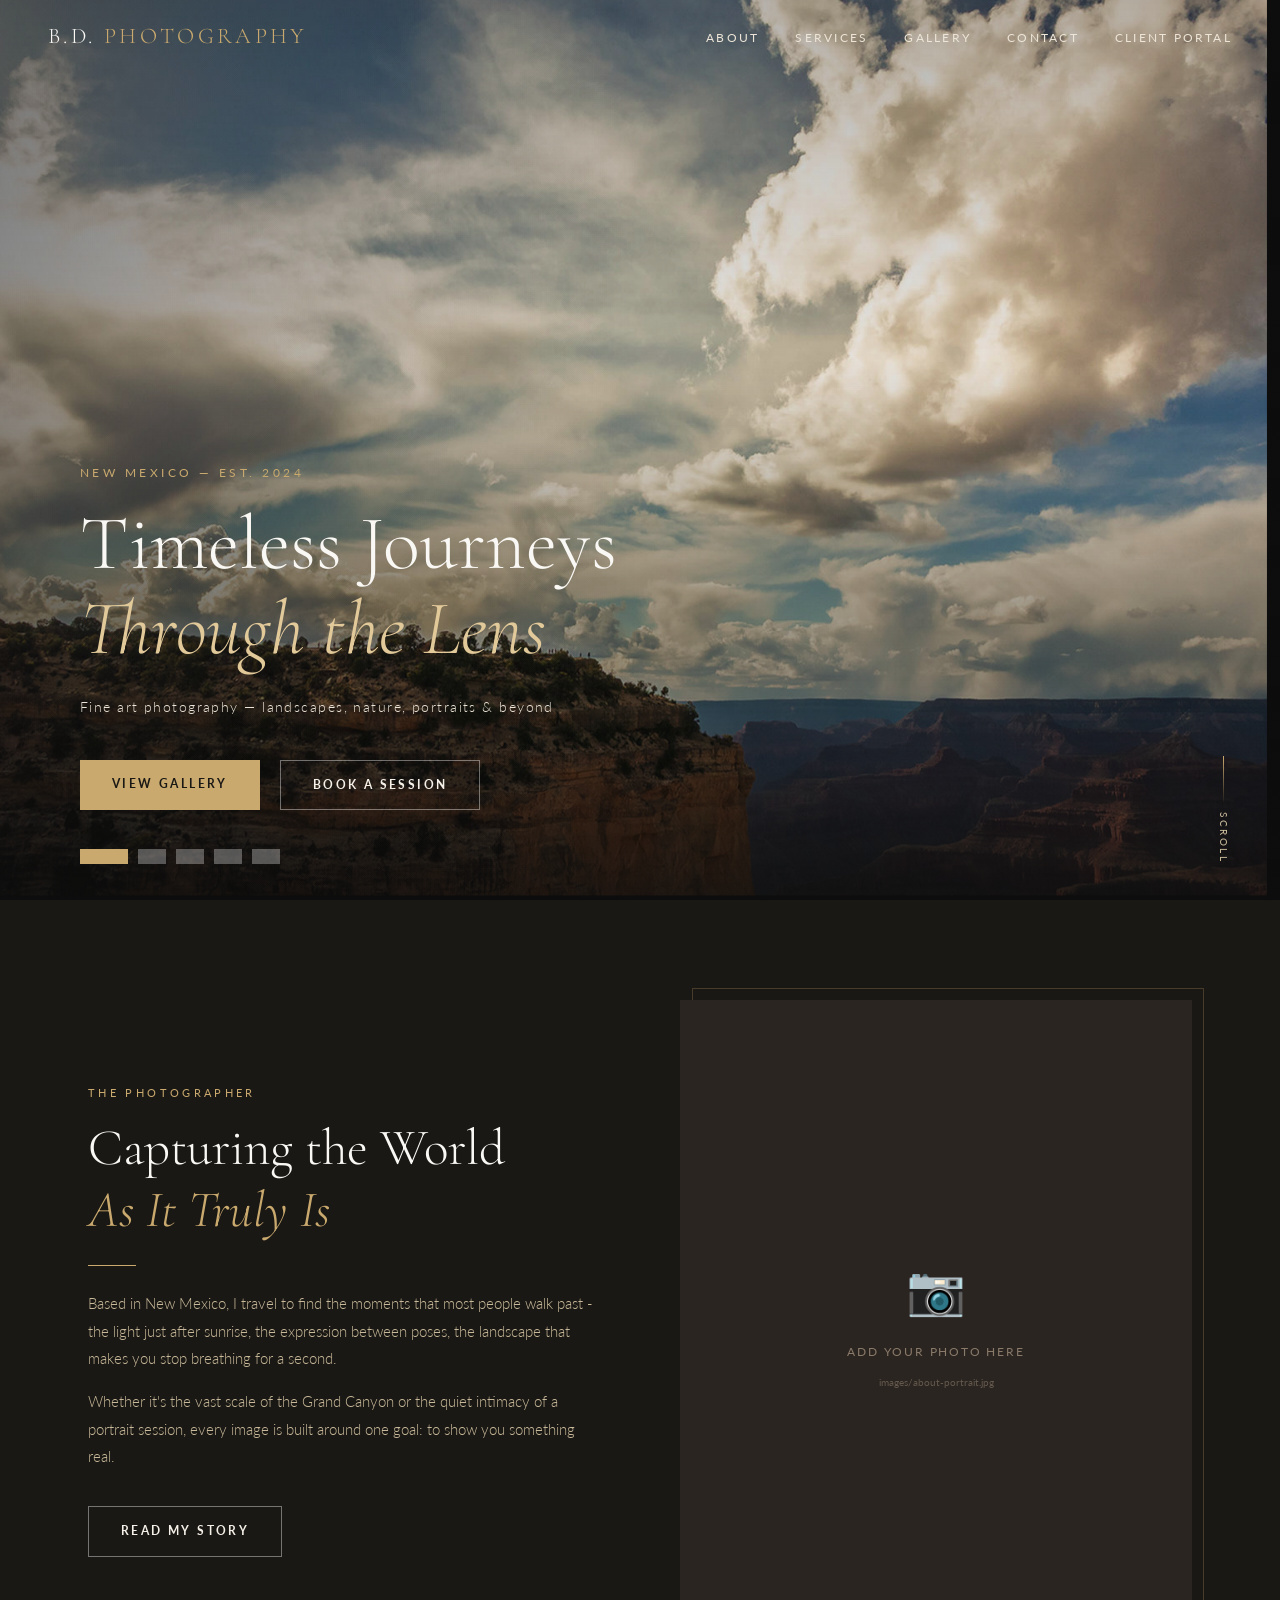
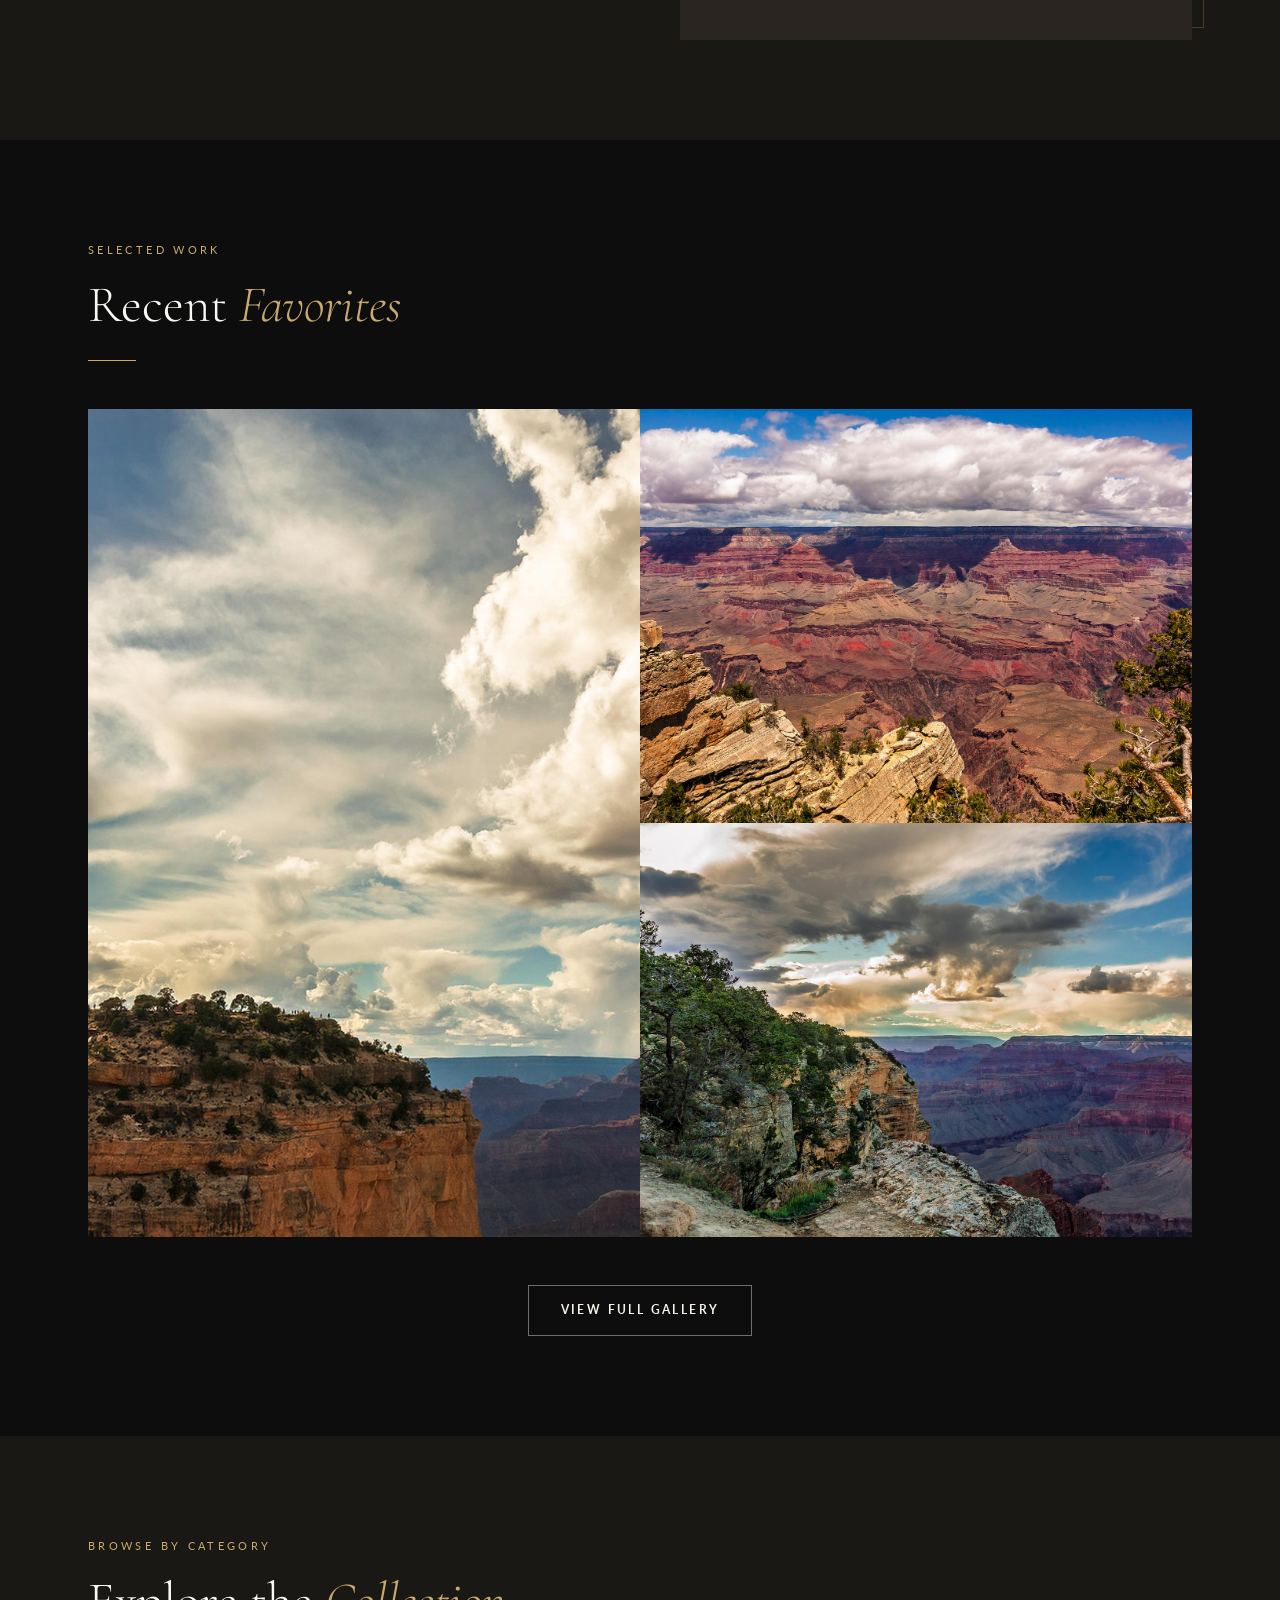
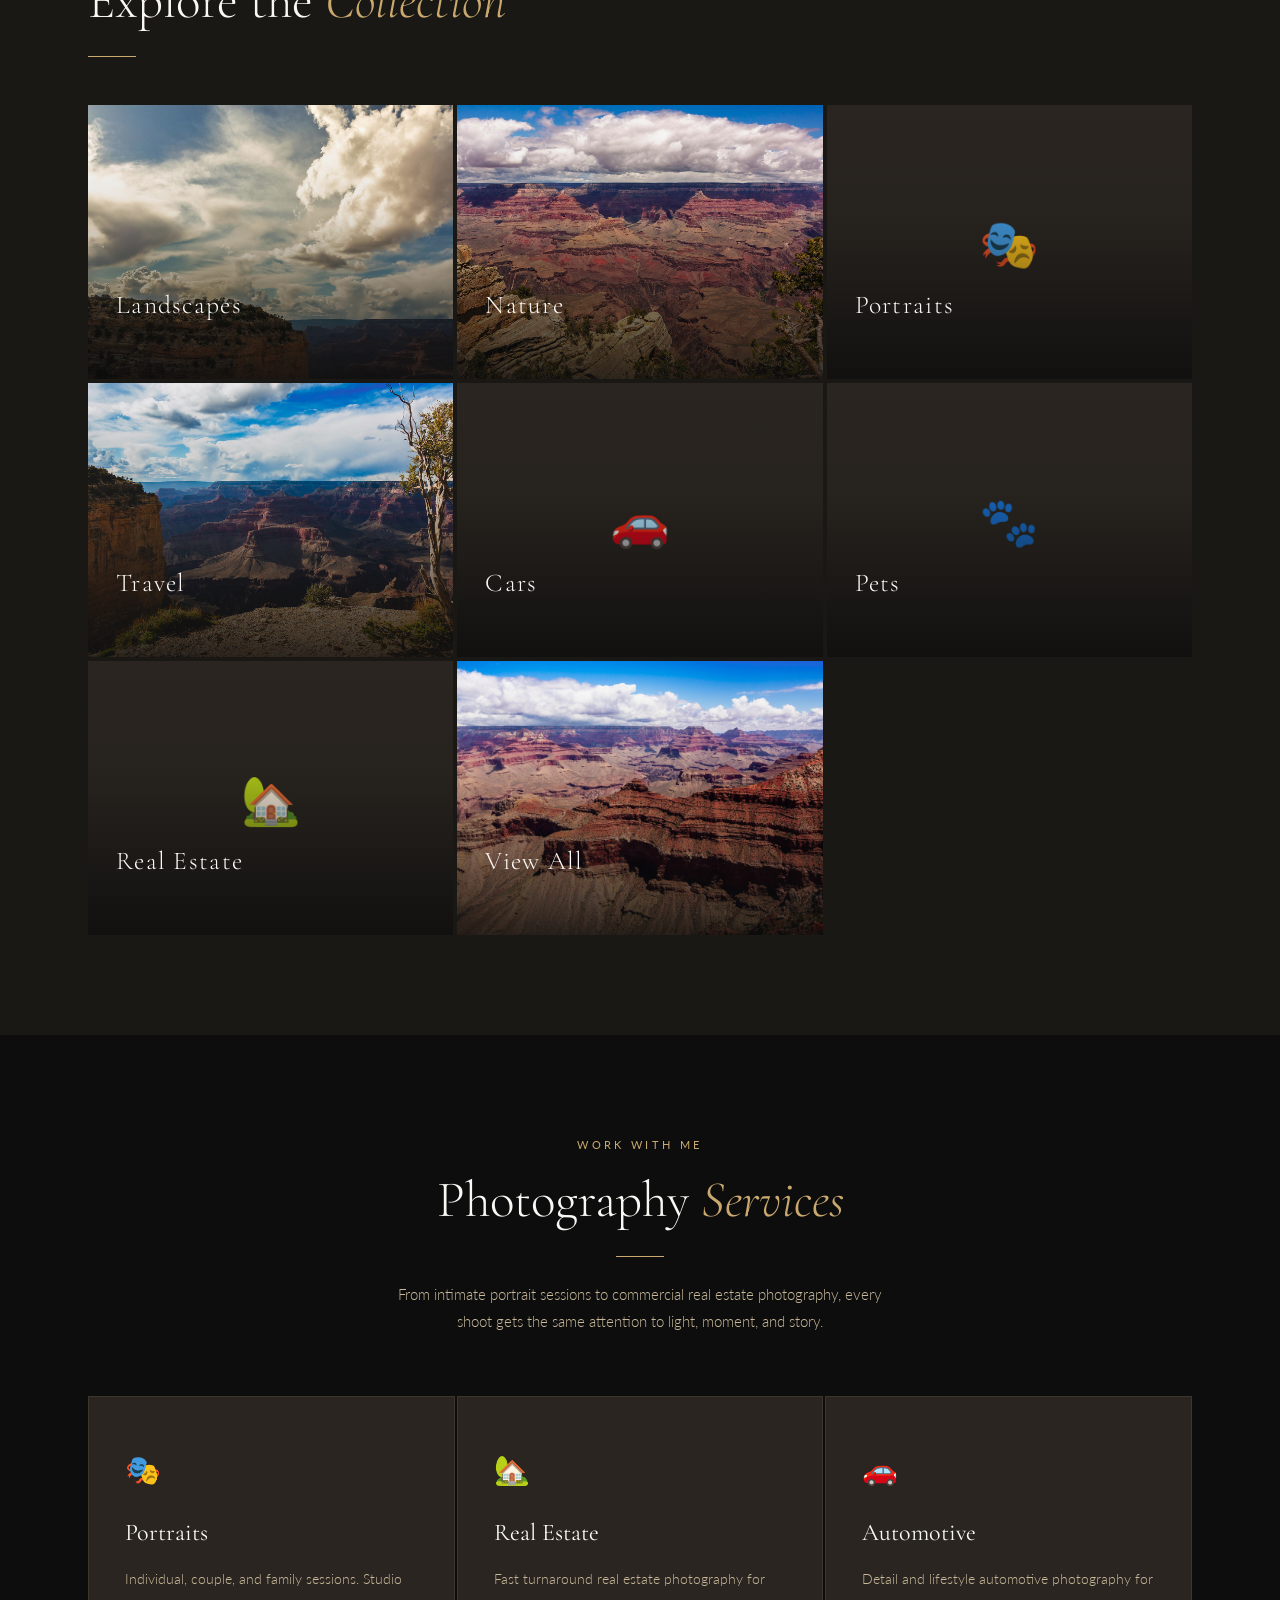
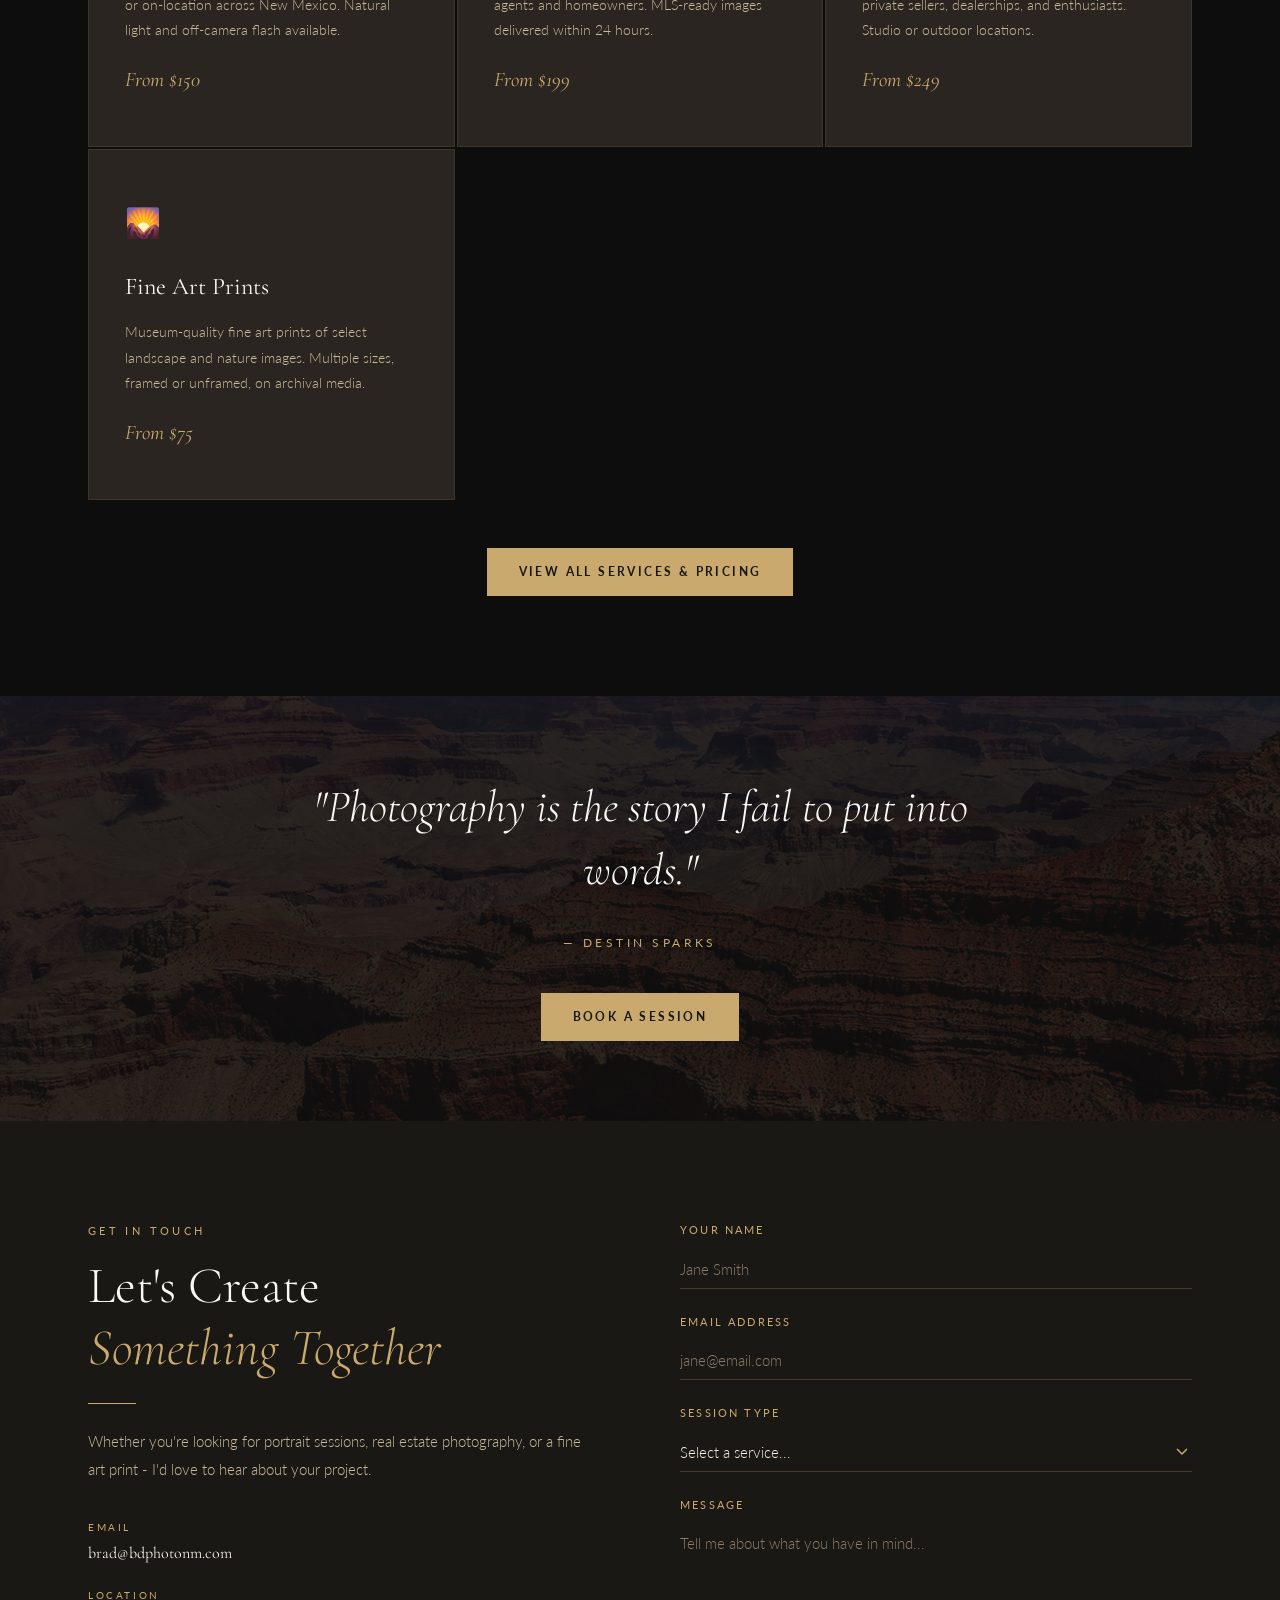
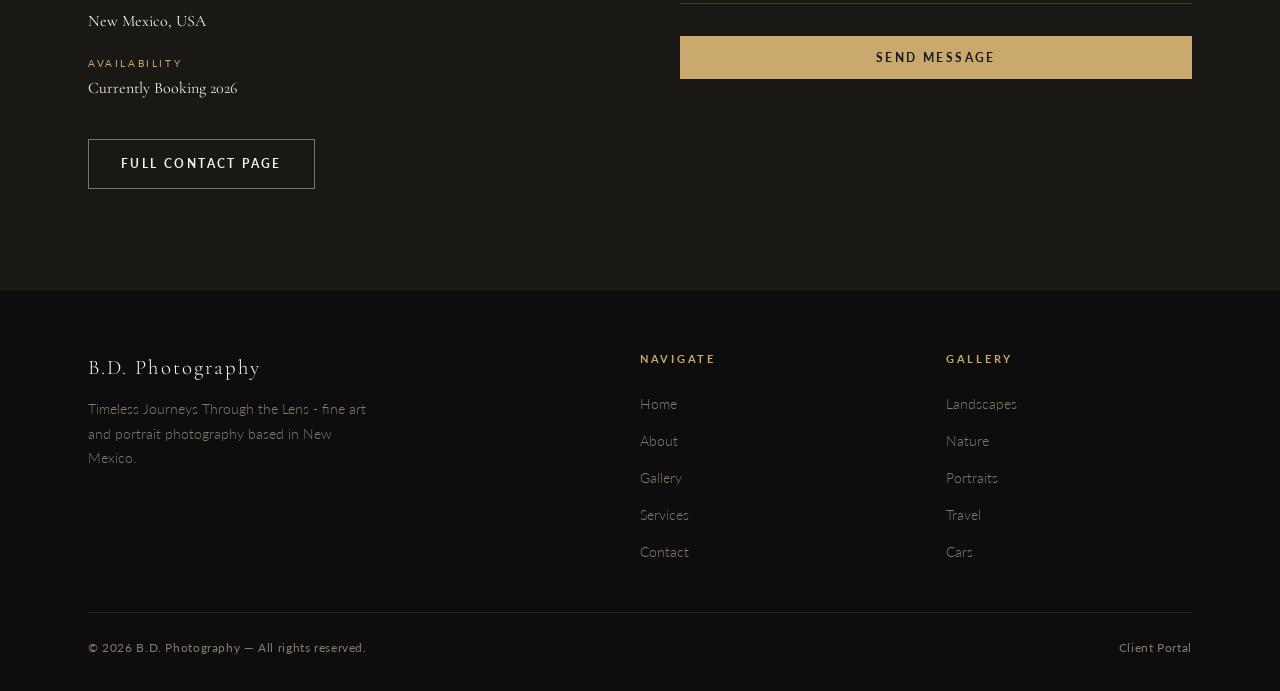
==== commit 55d040b6: "Editing updates to html files" ====
--- a/index.html
+++ b/index.html
@@ -4,7 +4,7 @@
    <meta charset="UTF-8">
    <meta name="viewport" content="width=device-width, initial-scale=1.0">
    <title>B.D. Photography | Timeless Journeys Through the Lens</title>
-   <meta name="description" content="B.D. Photography — fine art and portrait photography based in New Mexico. Specializing in landscapes, nature, portraits, and more.">
+   <meta name="description" content="B.D. Photography - fine art and portrait photography based in New Mexico. Specializing in landscapes, nature, portraits, and more.">
    <link rel="stylesheet" href="css/styles.css">
 </head>
 <body>
@@ -92,7 +92,7 @@
                   <div class="section-divider"></div>
                   <p class="section-subtitle">
                      Based in New Mexico, I travel to find the moments that most people
-                     walk past — the light just after sunrise, the expression between poses,
+                     walk past - the light just after sunrise, the expression between poses,
                      the landscape that makes you stop breathing for a second.
                   </p>
                   <p class="section-subtitle" style="margin-top:16px;">
@@ -337,7 +337,7 @@
                   <div class="section-divider"></div>
                   <p class="section-subtitle">
                      Whether you're looking for portrait sessions, real estate photography,
-                     or a fine art print — I'd love to hear about your project.
+                     or a fine art print - I'd love to hear about your project.
                   </p>
                   <div style="margin-top:36px; display:flex; flex-direction:column; gap:20px;">
                      <div class="contact-detail-item">
@@ -429,7 +429,7 @@
          <div class="footer-grid">
             <div class="footer-brand">
                <h3>B.D. Photography</h3>
-               <p>Timeless Journeys Through the Lens — fine art and portrait photography
+               <p>Timeless Journeys Through the Lens - fine art and portrait photography
                   based in New Mexico.</p>
             </div>
             <div class="footer-col">
--- a/css/styles.css
+++ b/css/styles.css
@@ -1,5 +1,5 @@
 /* =============================================
-   B.D. Photography — styles.css
+   B.D. Photography - styles.css
    Warm editorial, luxury nature photography
    ============================================= */
 
@@ -254,15 +254,20 @@
 }
 
 .hero-dot {
-   width: 28px; height: 1px;
+   width: 28px;
+   height: 3px;
    background-color: rgba(255,255,255,0.3);
    border: none;
    cursor: pointer;
    transition: var(--transition);
-   padding: 0;
-}
-
-.hero-dot.active { background-color: var(--gold); width: 48px; }
+   padding: 6px 0;
+   box-sizing: content-box;
+}
+
+.hero-dot.active {
+   background-color: var(--gold);
+   width: 48px;
+}
 
 .hero-scroll-hint {
    position: absolute;
@@ -399,7 +404,7 @@
 }
 
 /* =============================================
-   GALLERY GRID — MASONRY
+   GALLERY GRID - MASONRY
    ============================================= */
 .gallery-grid {
    columns: 3;
@@ -614,14 +619,15 @@
    display: grid;
    grid-template-columns: 1fr 1fr;
    grid-template-rows: auto auto;
-   gap: 4px;
+   gap: 0;
    margin-top: 48px;
 }
 
 .featured-main {
    grid-column: 1;
    grid-row: 1 / 3;
-   aspect-ratio: 3/4;
+   aspect-ratio: unset;
+   height: 100%;
    overflow: hidden;
    position: relative;
    cursor: pointer;
@@ -630,7 +636,7 @@
 
 .featured-secondary {
    grid-column: 2;
-   aspect-ratio: 16/9;
+   aspect-ratio: 4/3;
    overflow: hidden;
    position: relative;
    cursor: pointer;
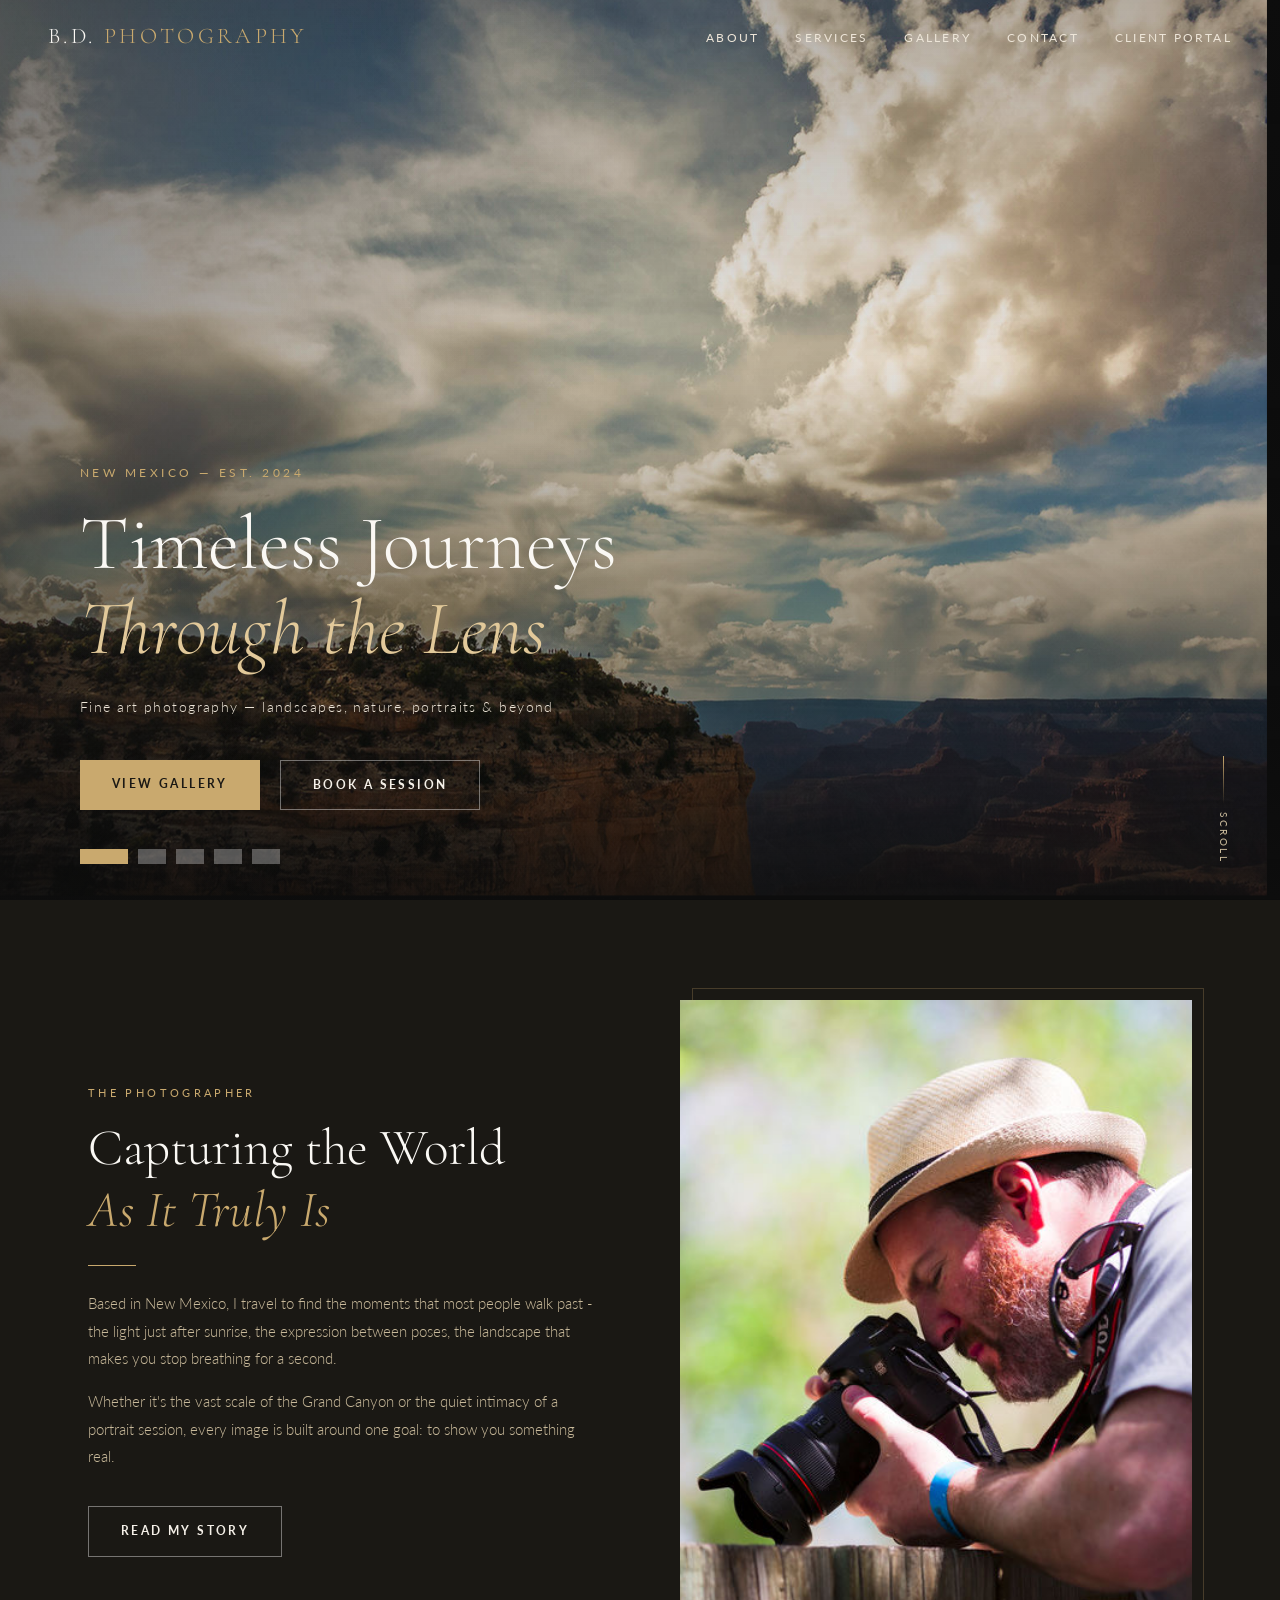
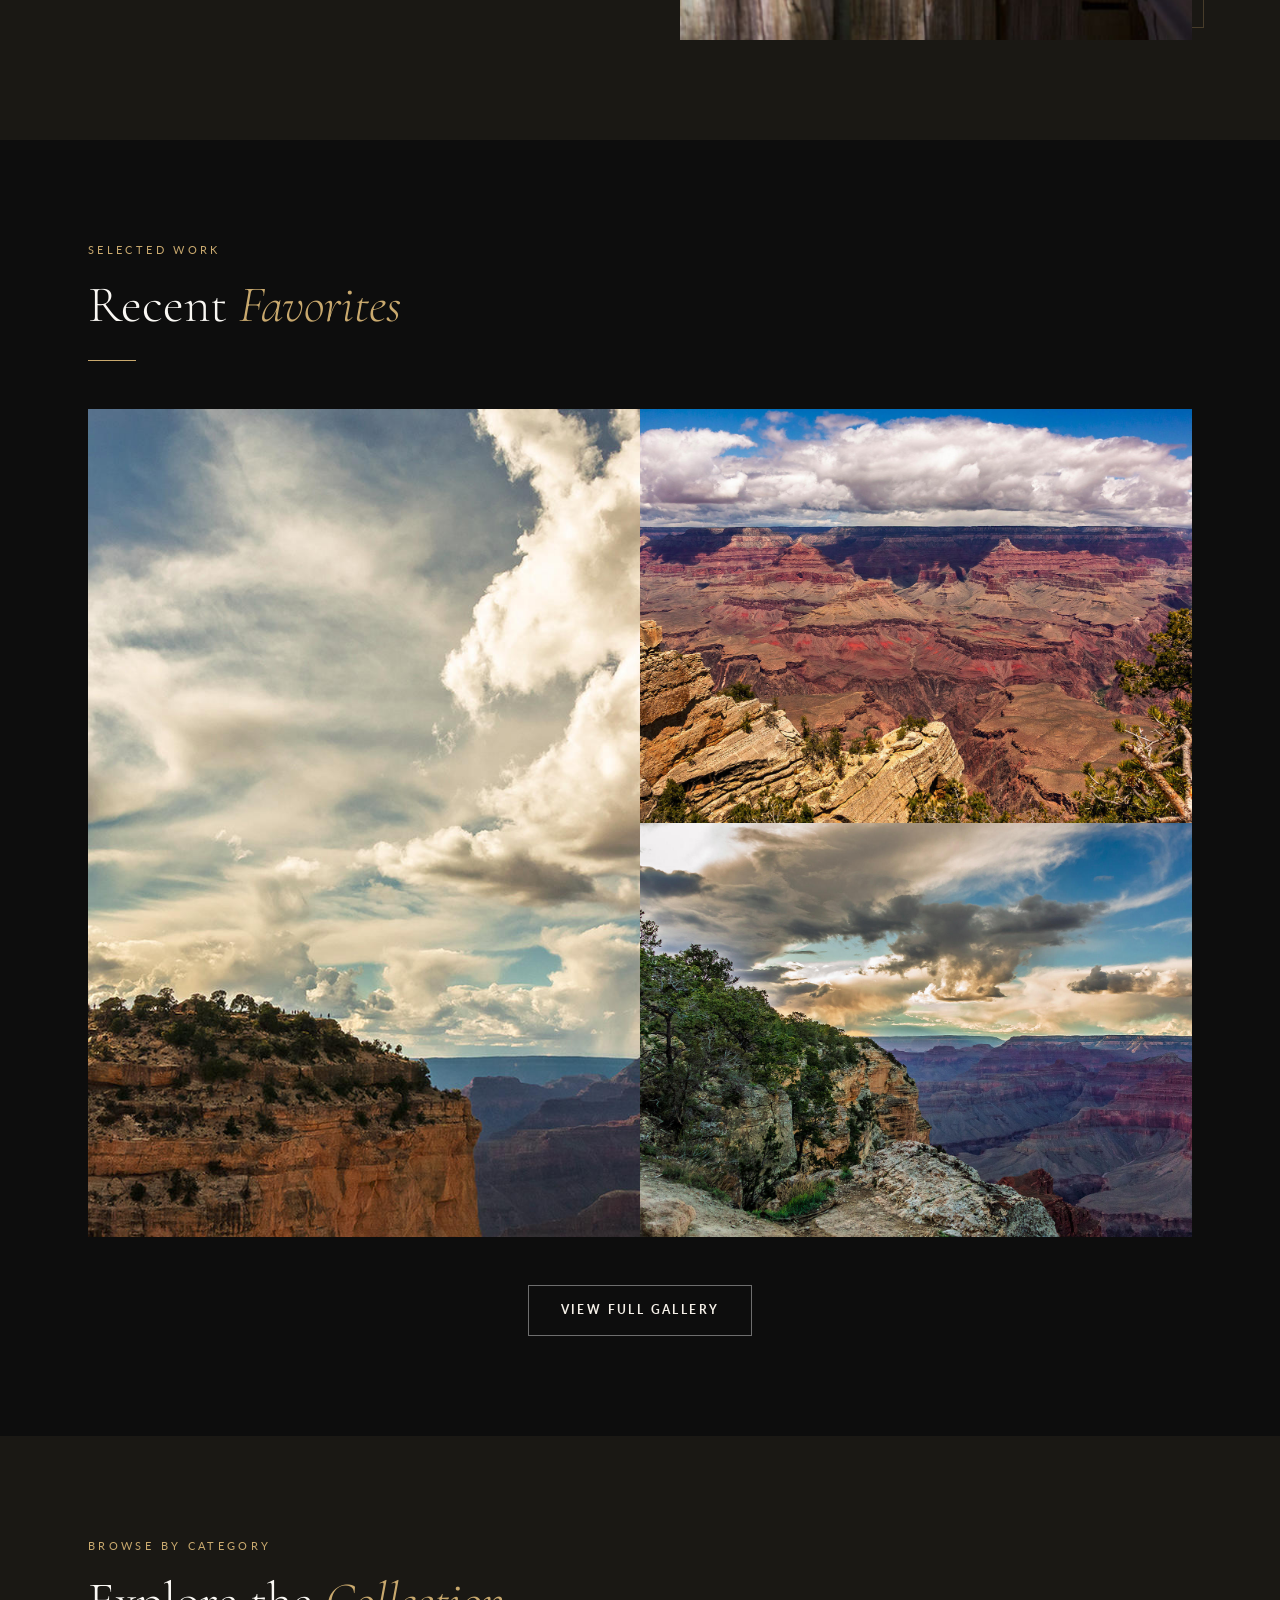
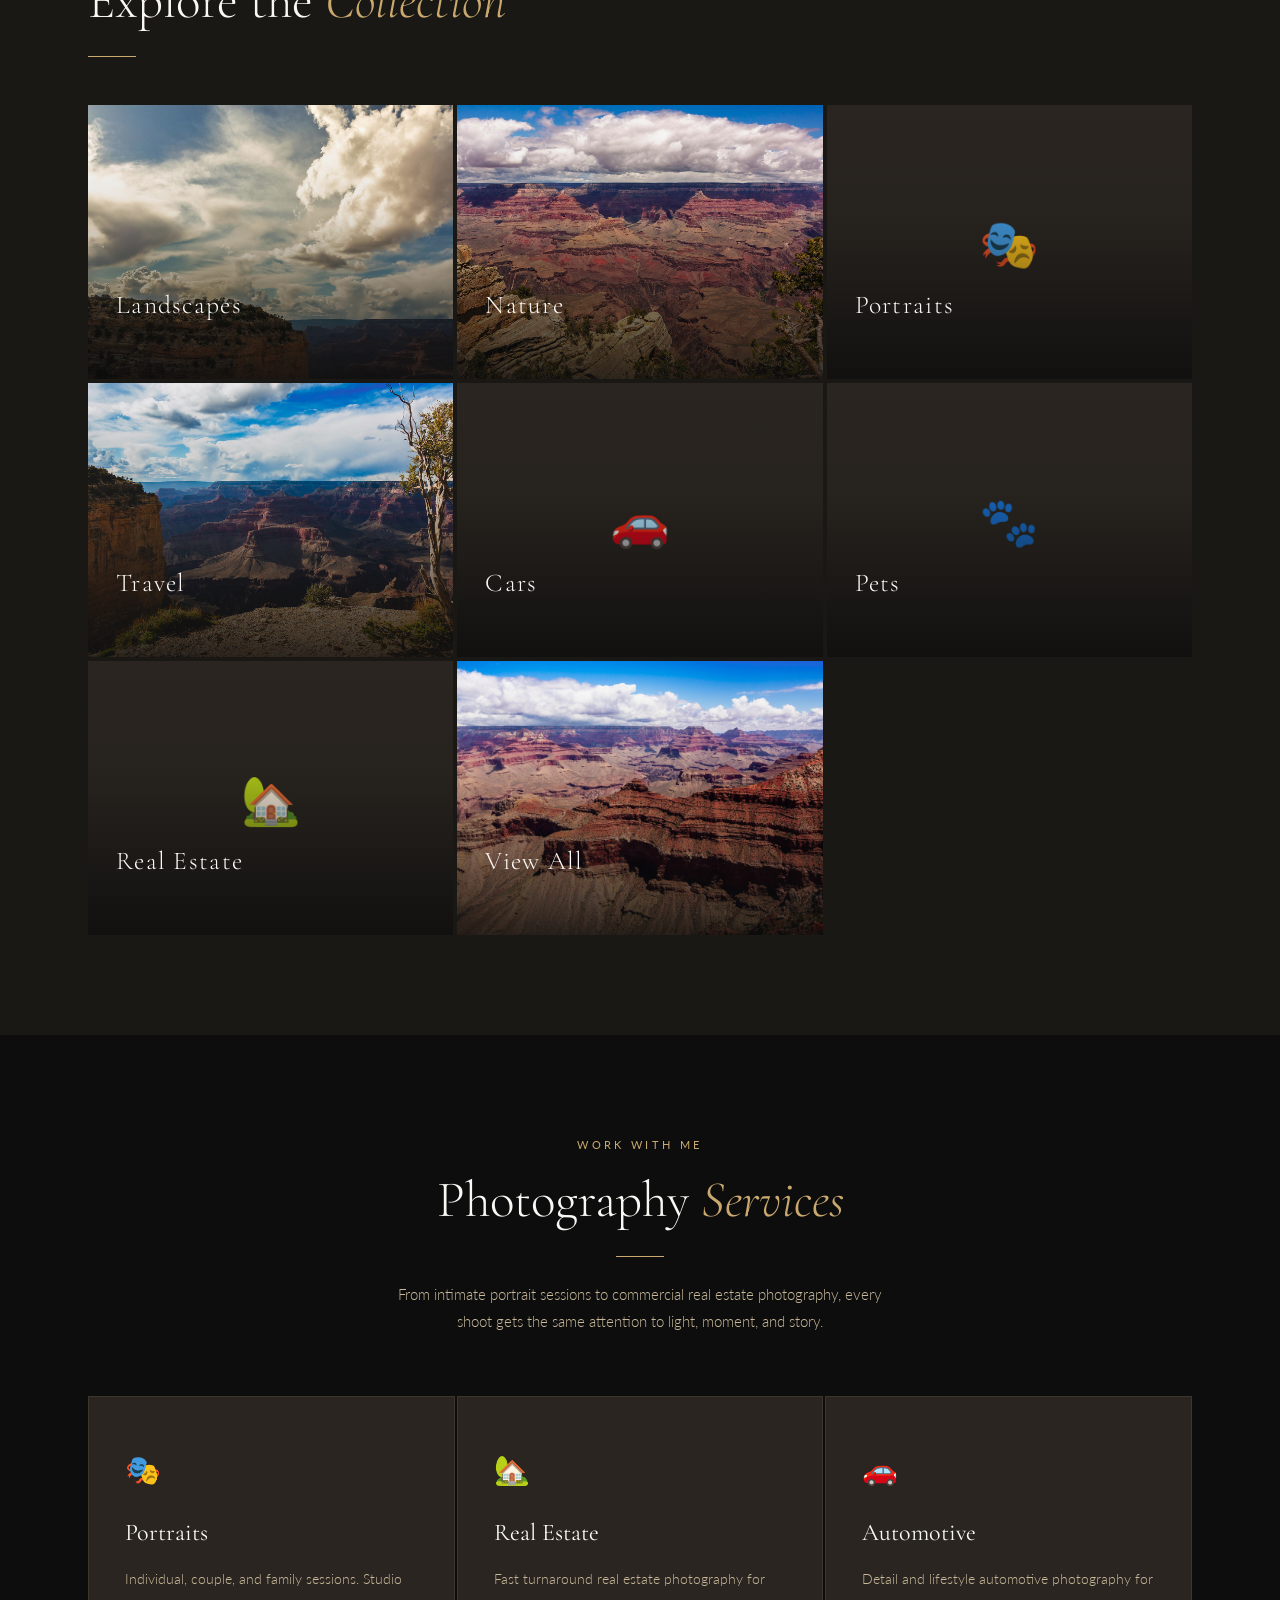
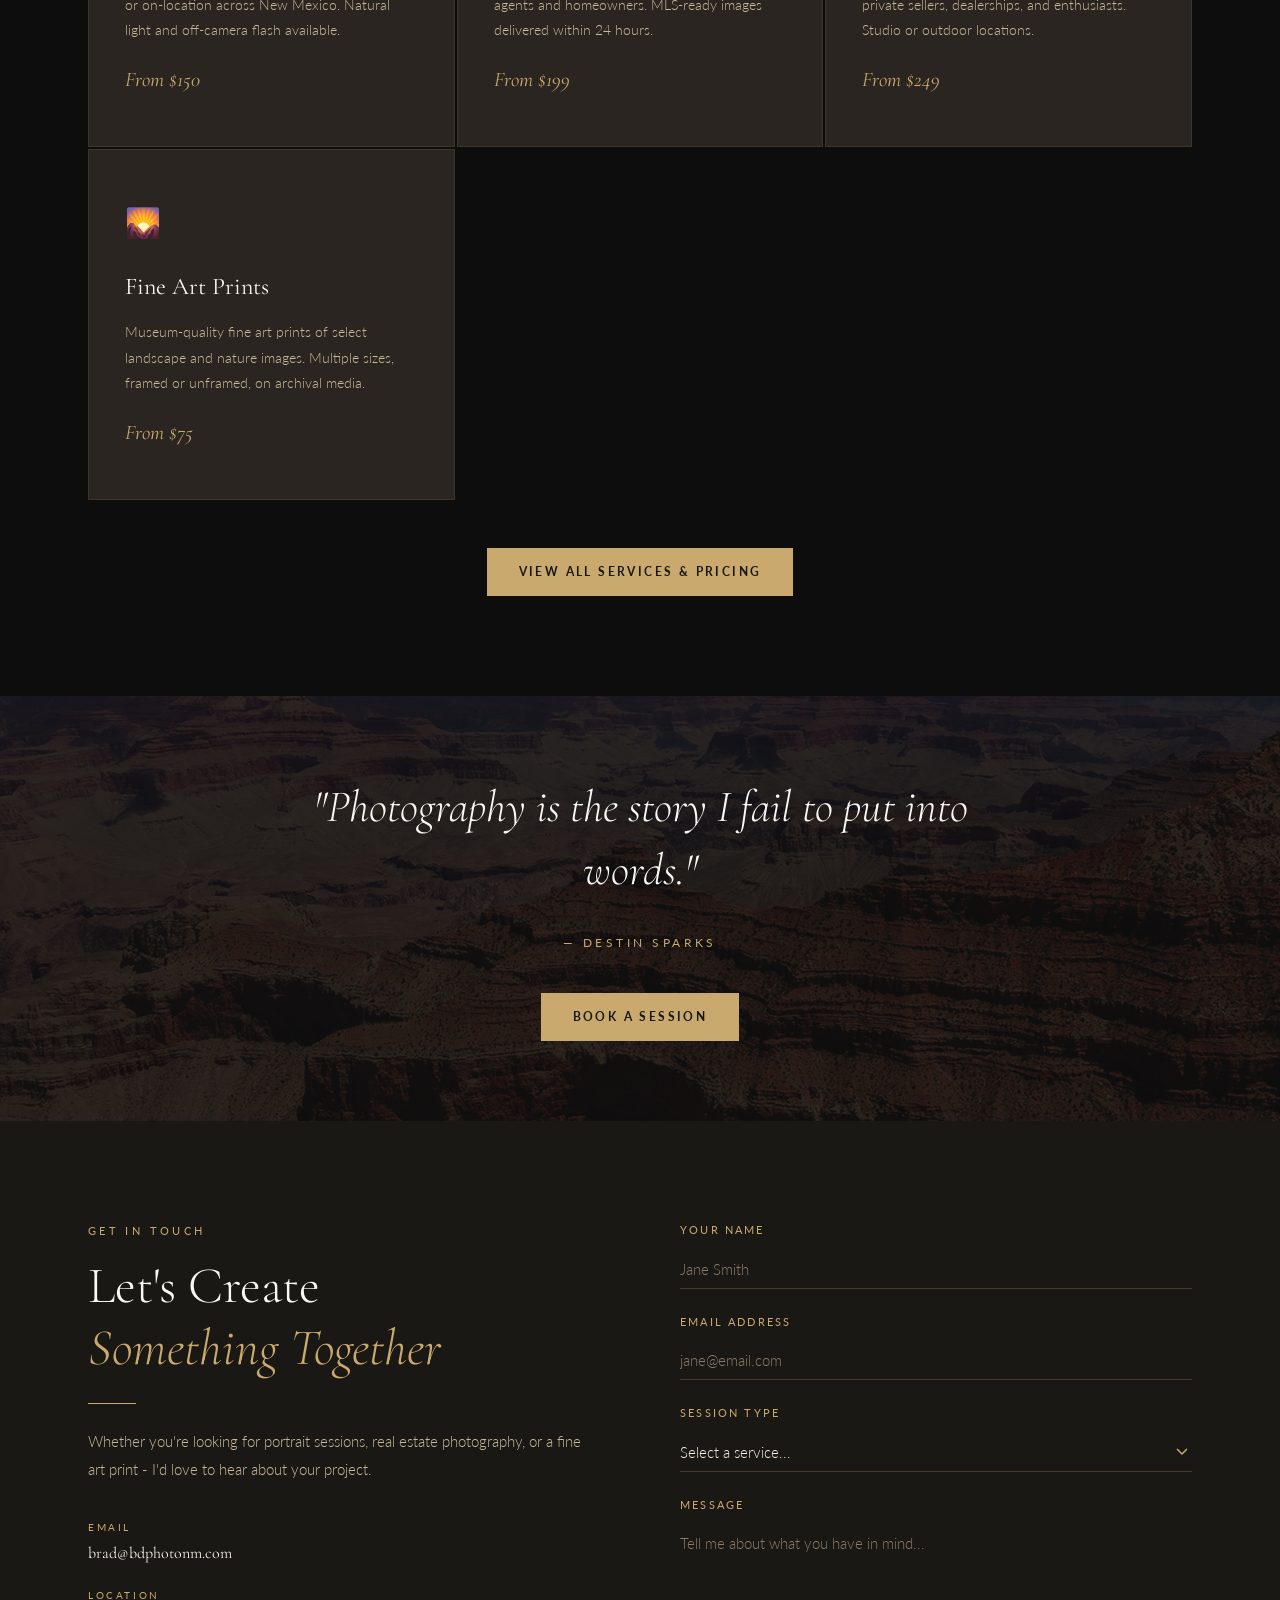
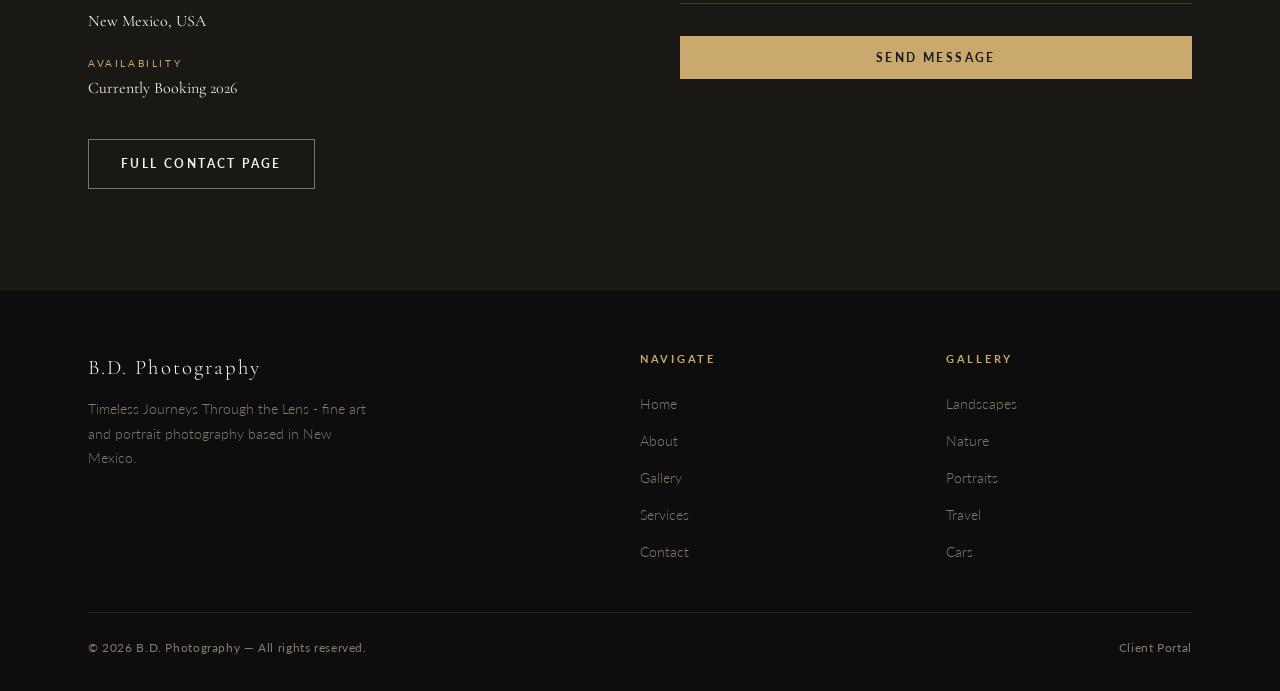
==== commit 7ed74b57: "about portrait html updates" ====
--- a/index.html
+++ b/index.html
@@ -106,16 +106,9 @@
                </div>
 
                <div class="fade-up" style="position:relative;">
-                  <div style="aspect-ratio:4/5; background-color:var(--dark-mid);
-                              overflow:hidden; display:flex; align-items:center;
-                              justify-content:center; flex-direction:column;
-                              gap:12px; color:var(--text-light);">
-                     <span style="font-size:3rem;">📷</span>
-                     <span style="font-size:0.75rem; letter-spacing:0.15em; text-transform:uppercase;">
-                        Add your photo here
-                     </span>
-                     <span style="font-size:0.65rem; opacity:0.6;">images/about-portrait.jpg</span>
-                  </div>
+                  <img src="images/about-portrait.jpg" 
+                     alt="Brad DeTommaso — B.D. Photography"
+                     style="width:100%; aspect-ratio:4/5; object-fit:cover;">
                   <div style="position:absolute; top:-12px; right:-12px; bottom:12px; left:12px;
                               border:1px solid var(--border); z-index:-1; pointer-events:none;"></div>
                </div>
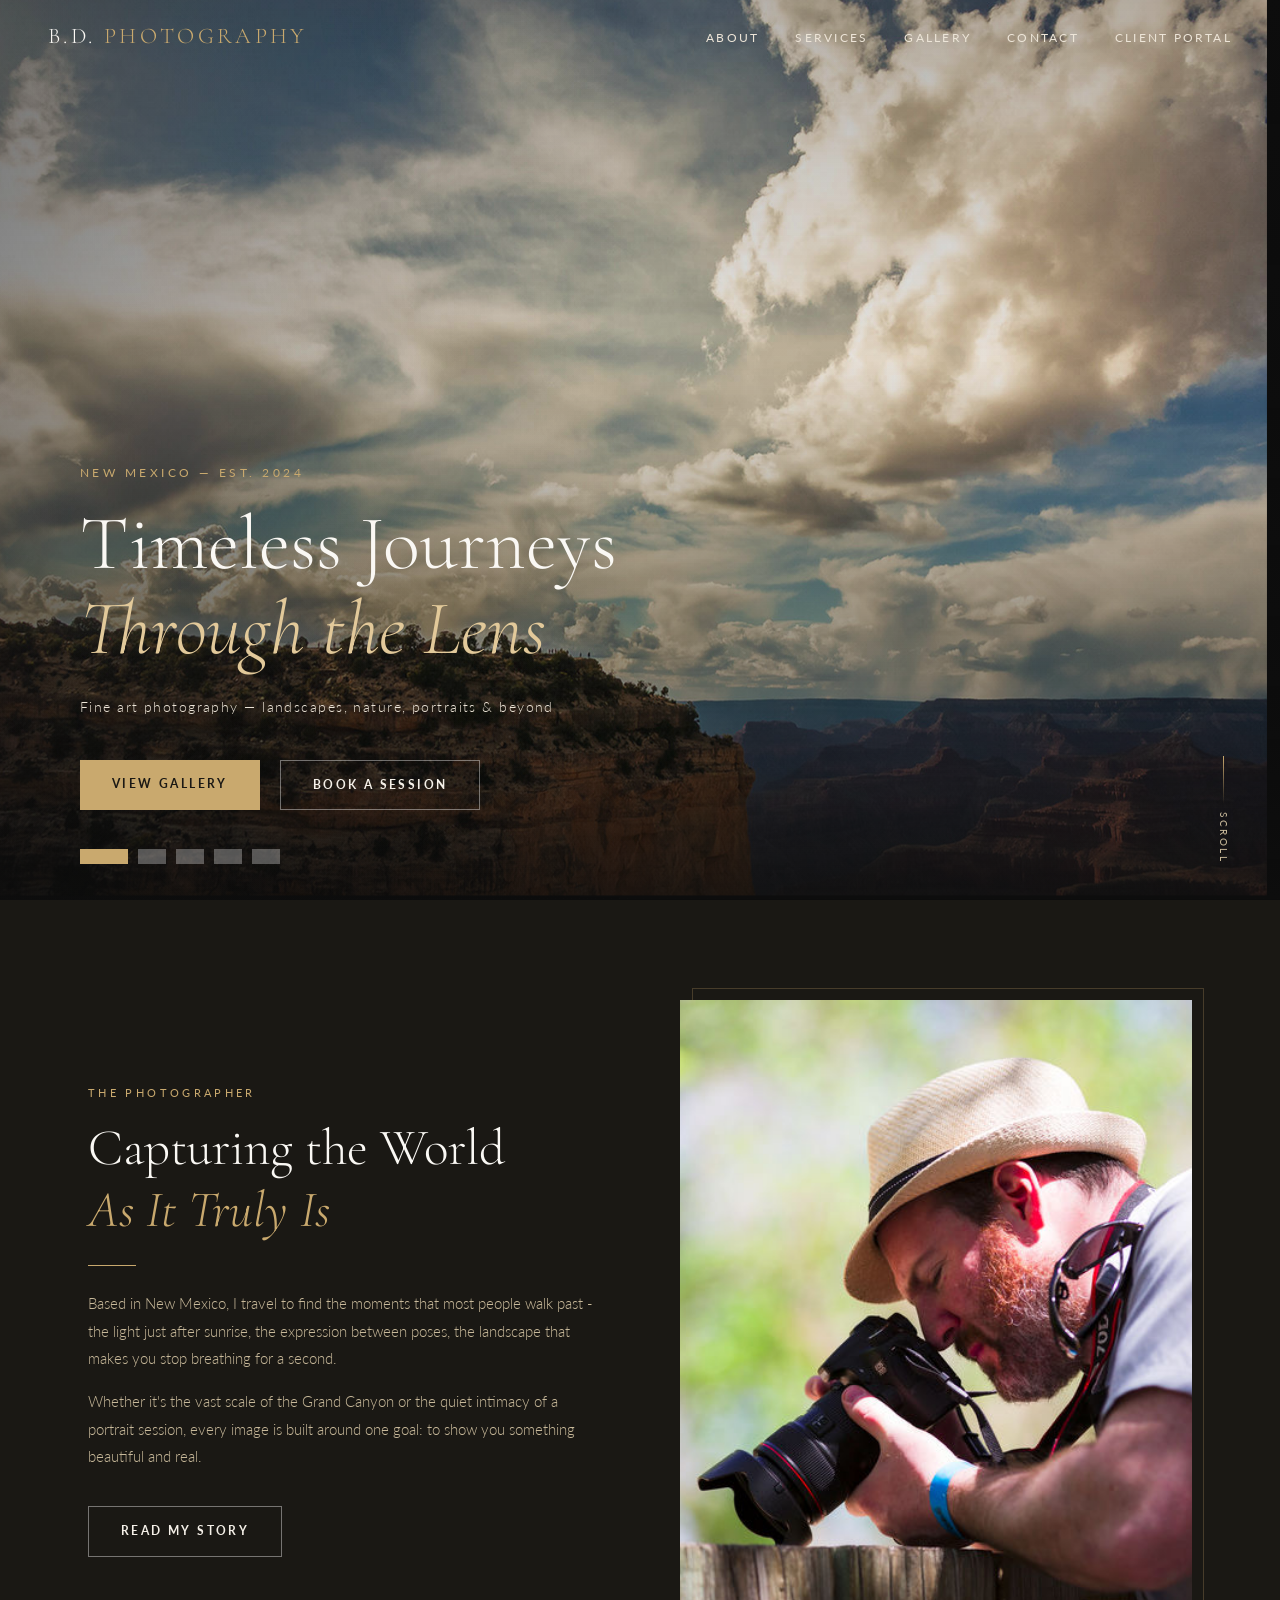
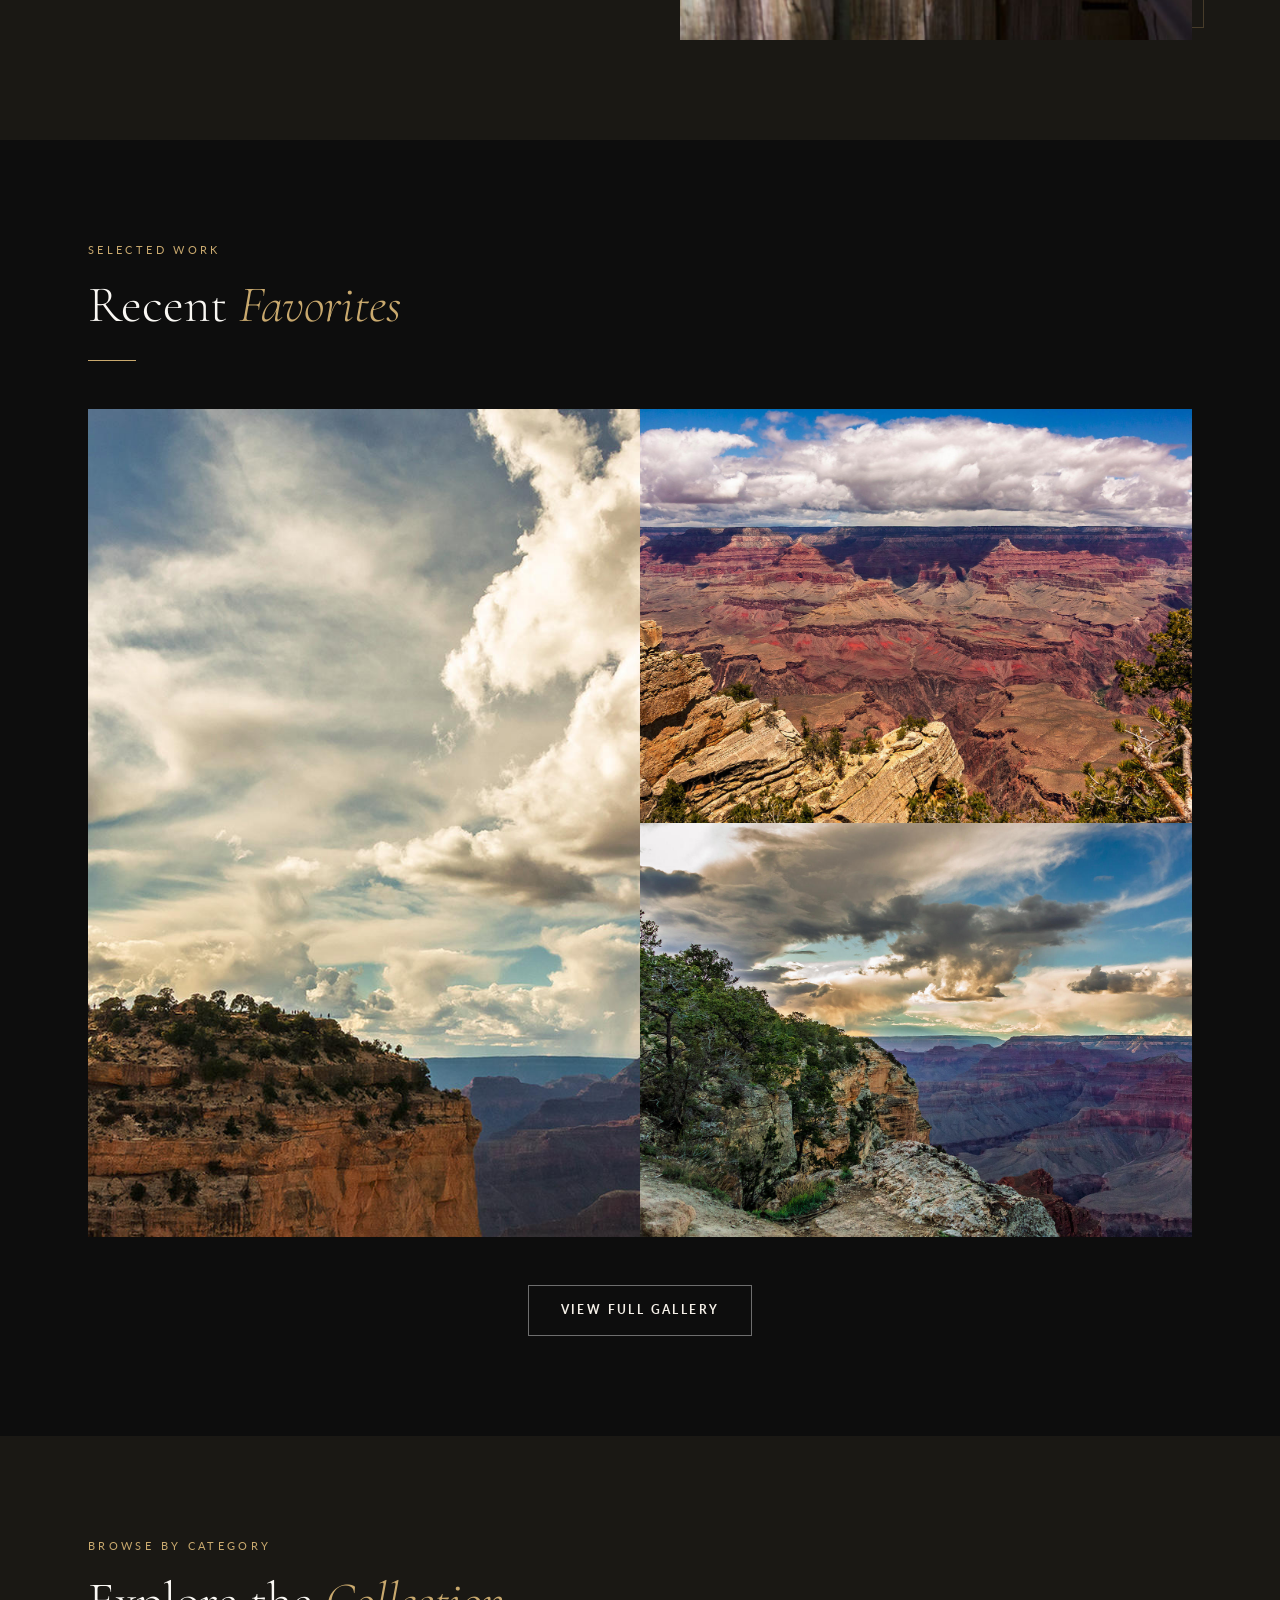
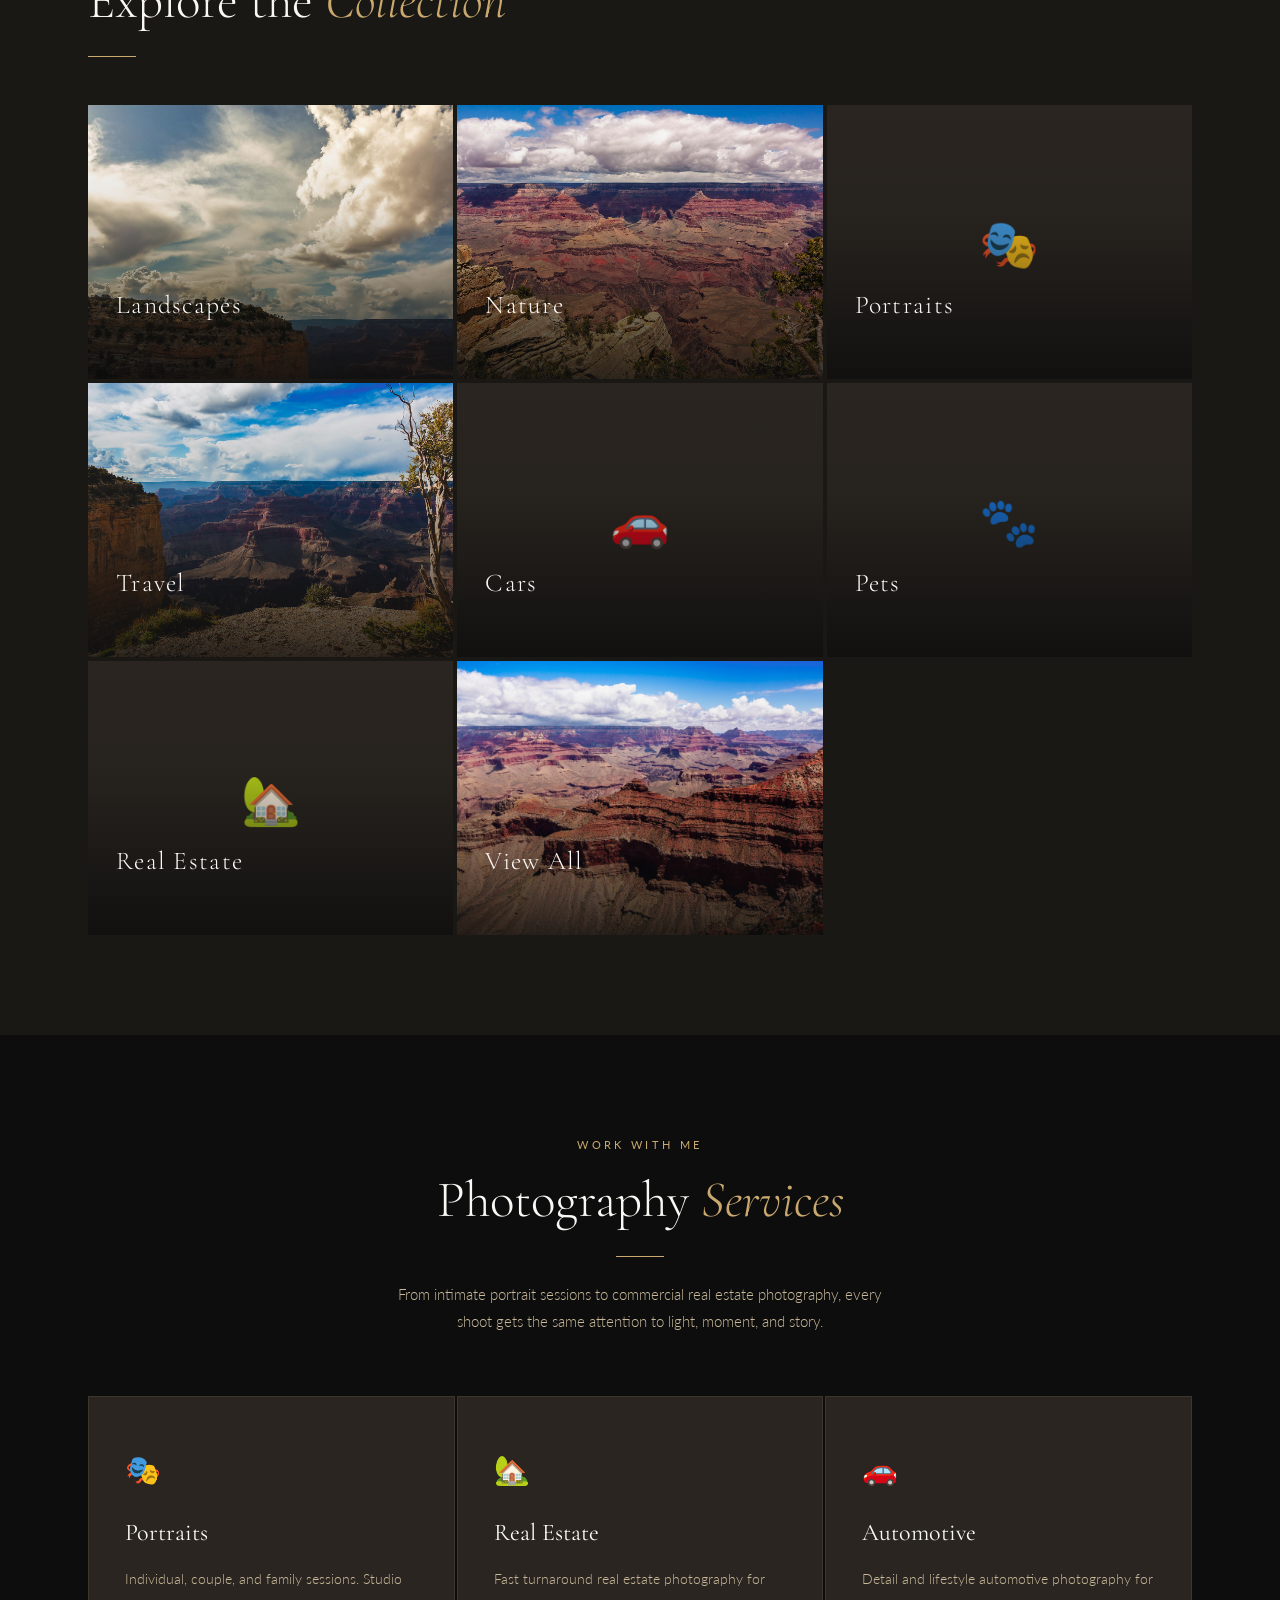
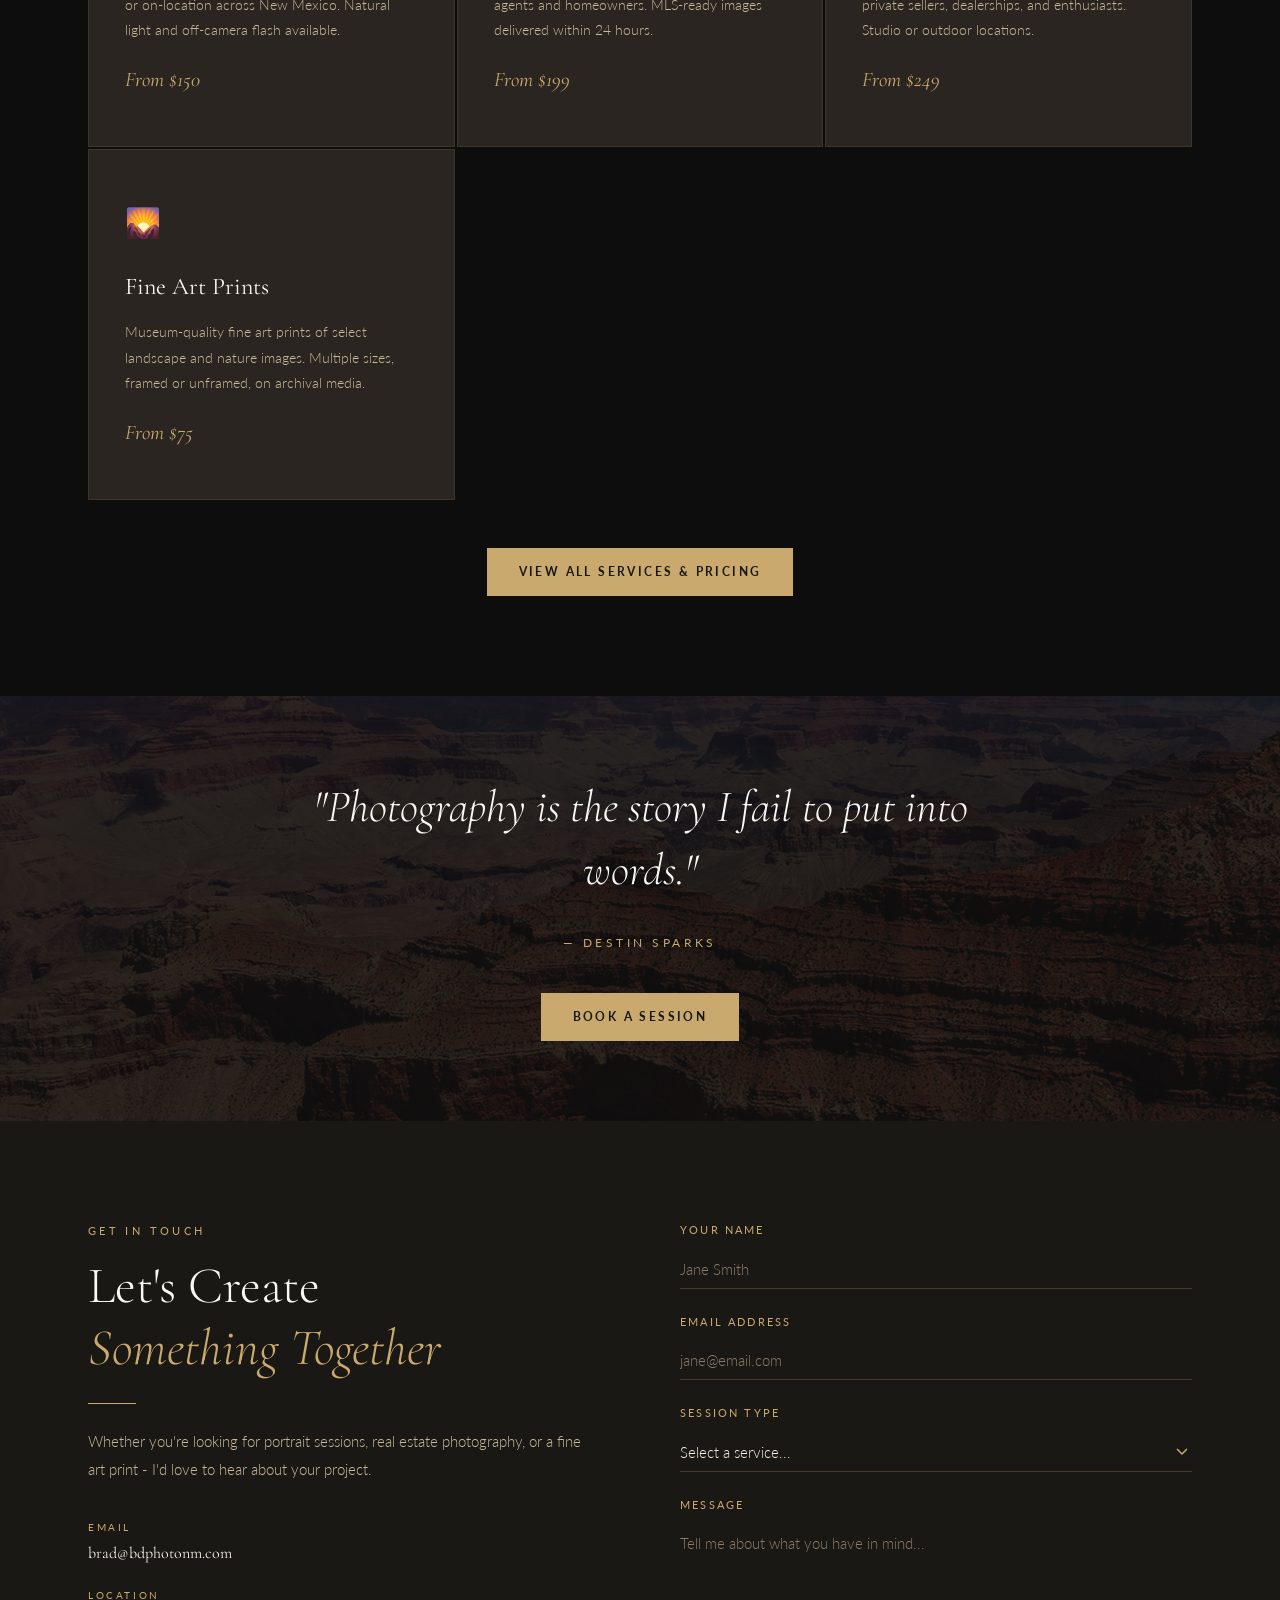
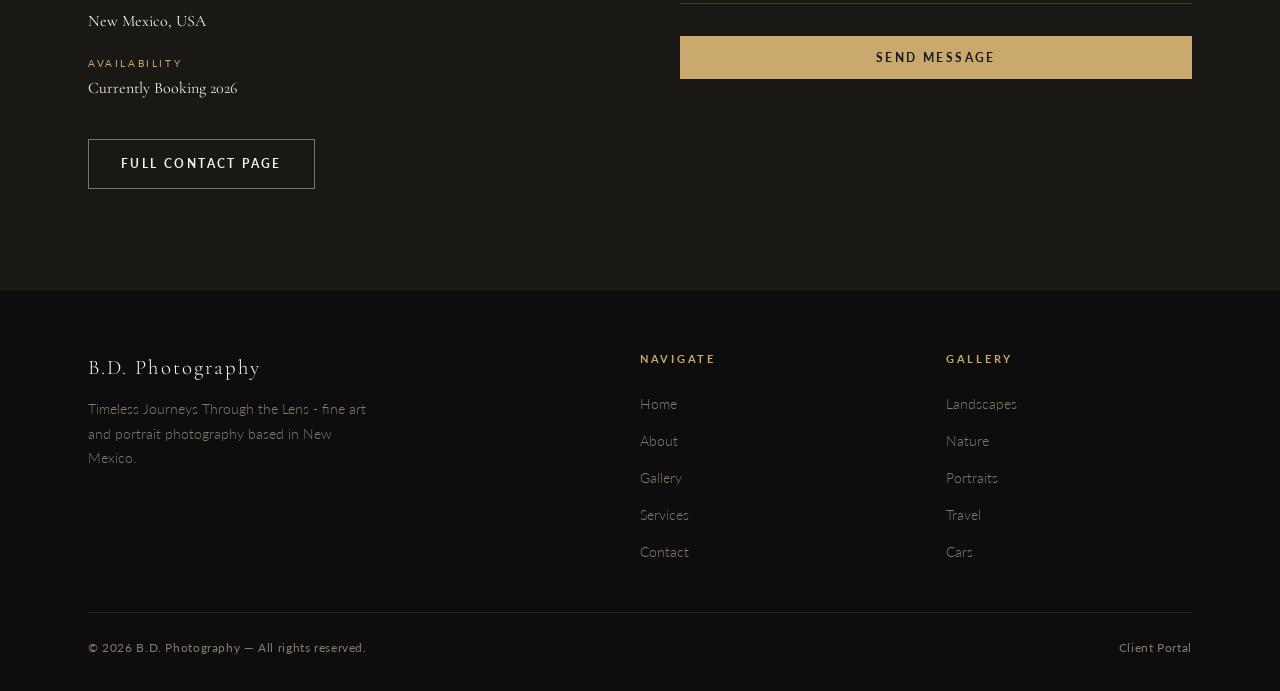
==== commit 6fe0f5e3: "update to bio" ====
--- a/index.html
+++ b/index.html
@@ -98,7 +98,7 @@
                   <p class="section-subtitle" style="margin-top:16px;">
                      Whether it's the vast scale of the Grand Canyon or the quiet intimacy
                      of a portrait session, every image is built around one goal:
-                     to show you something real.
+                     to show you something beautiful and real.
                   </p>
                   <a href="about.html" class="btn btn-outline" style="margin-top:36px;">
                      Read My Story
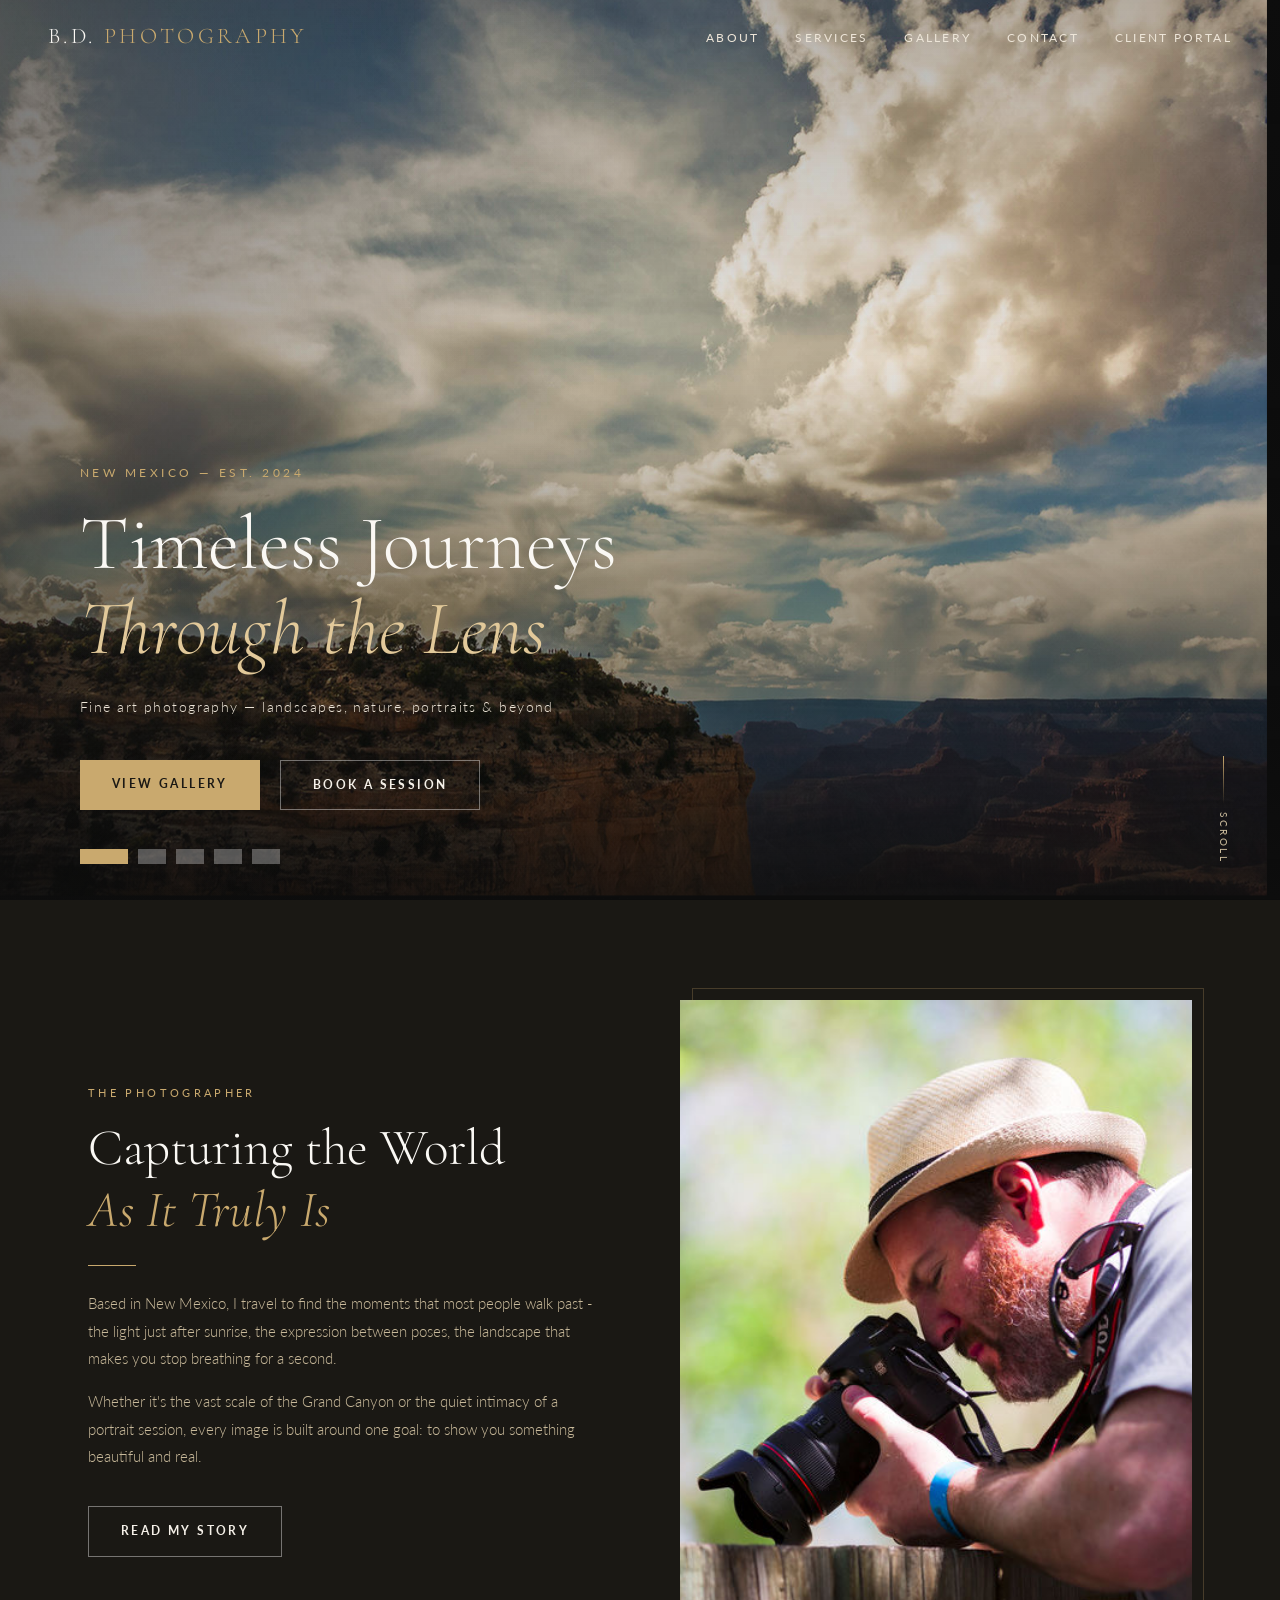
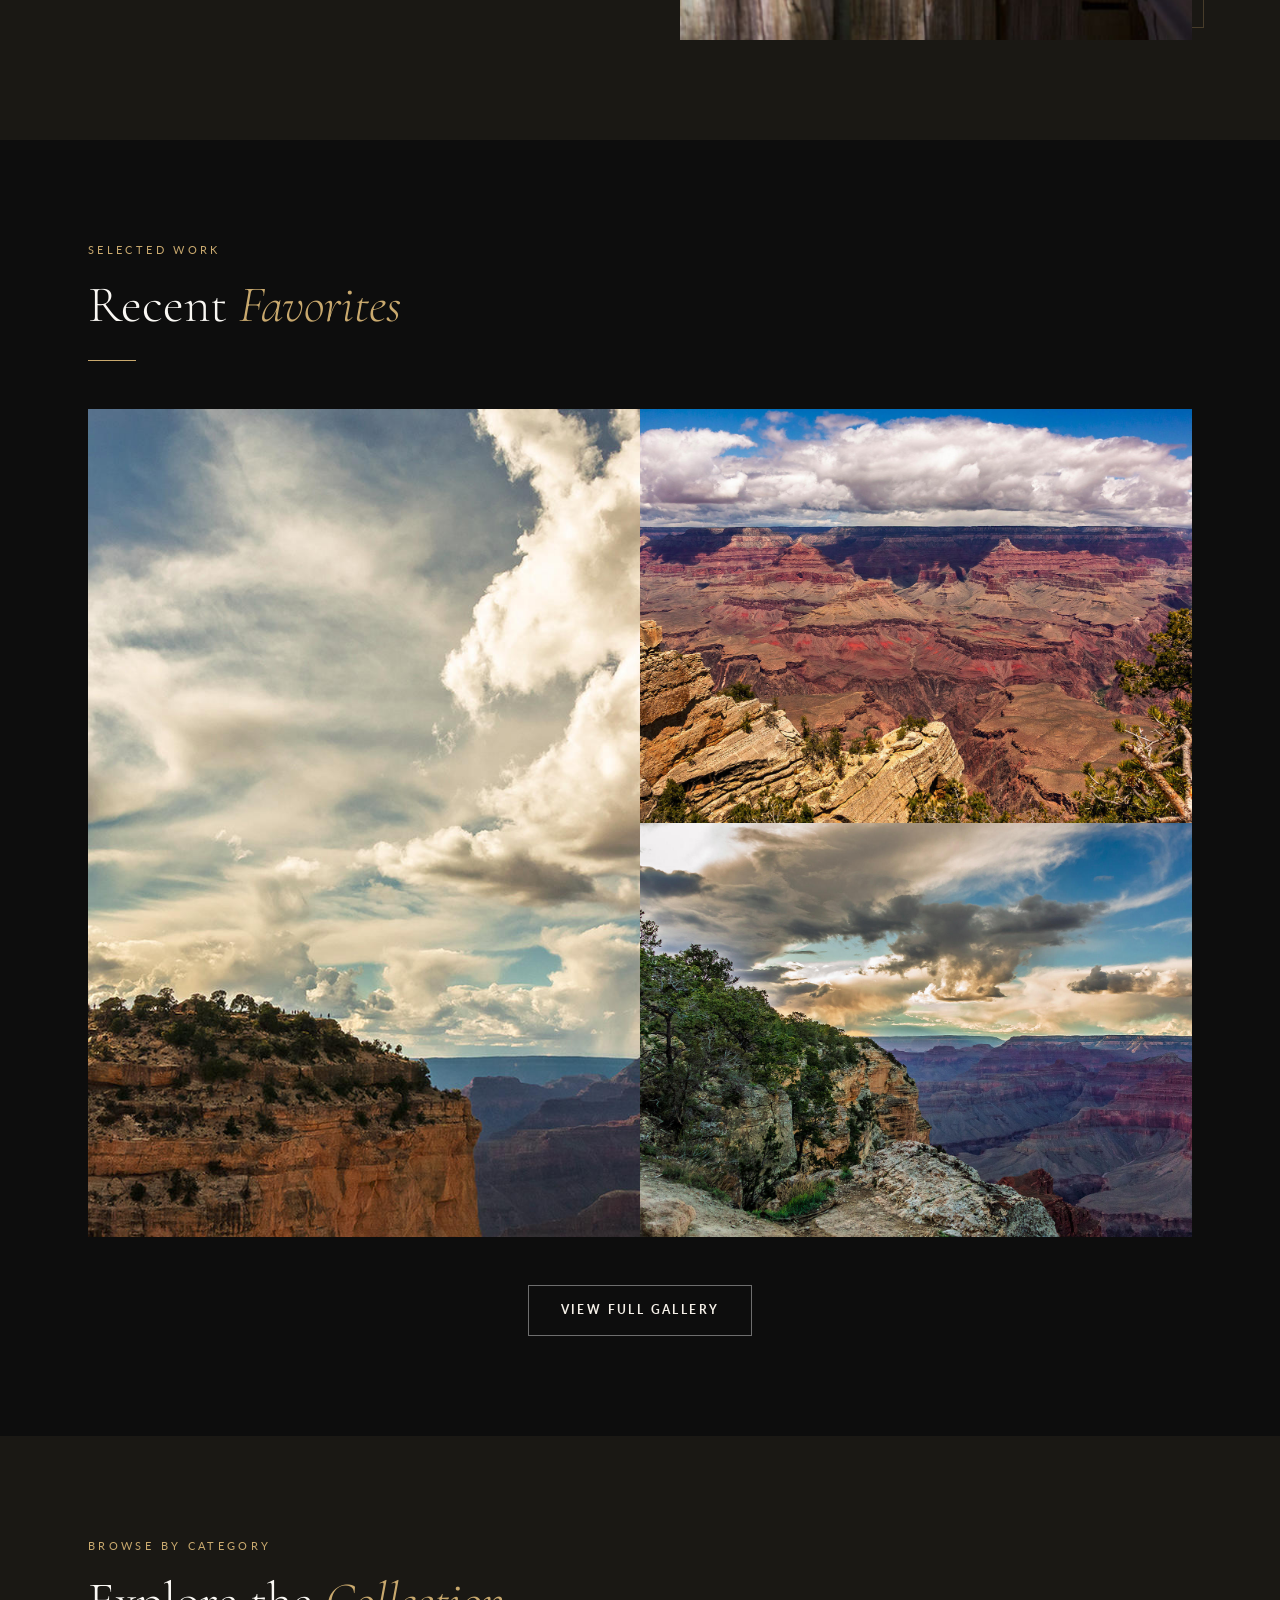
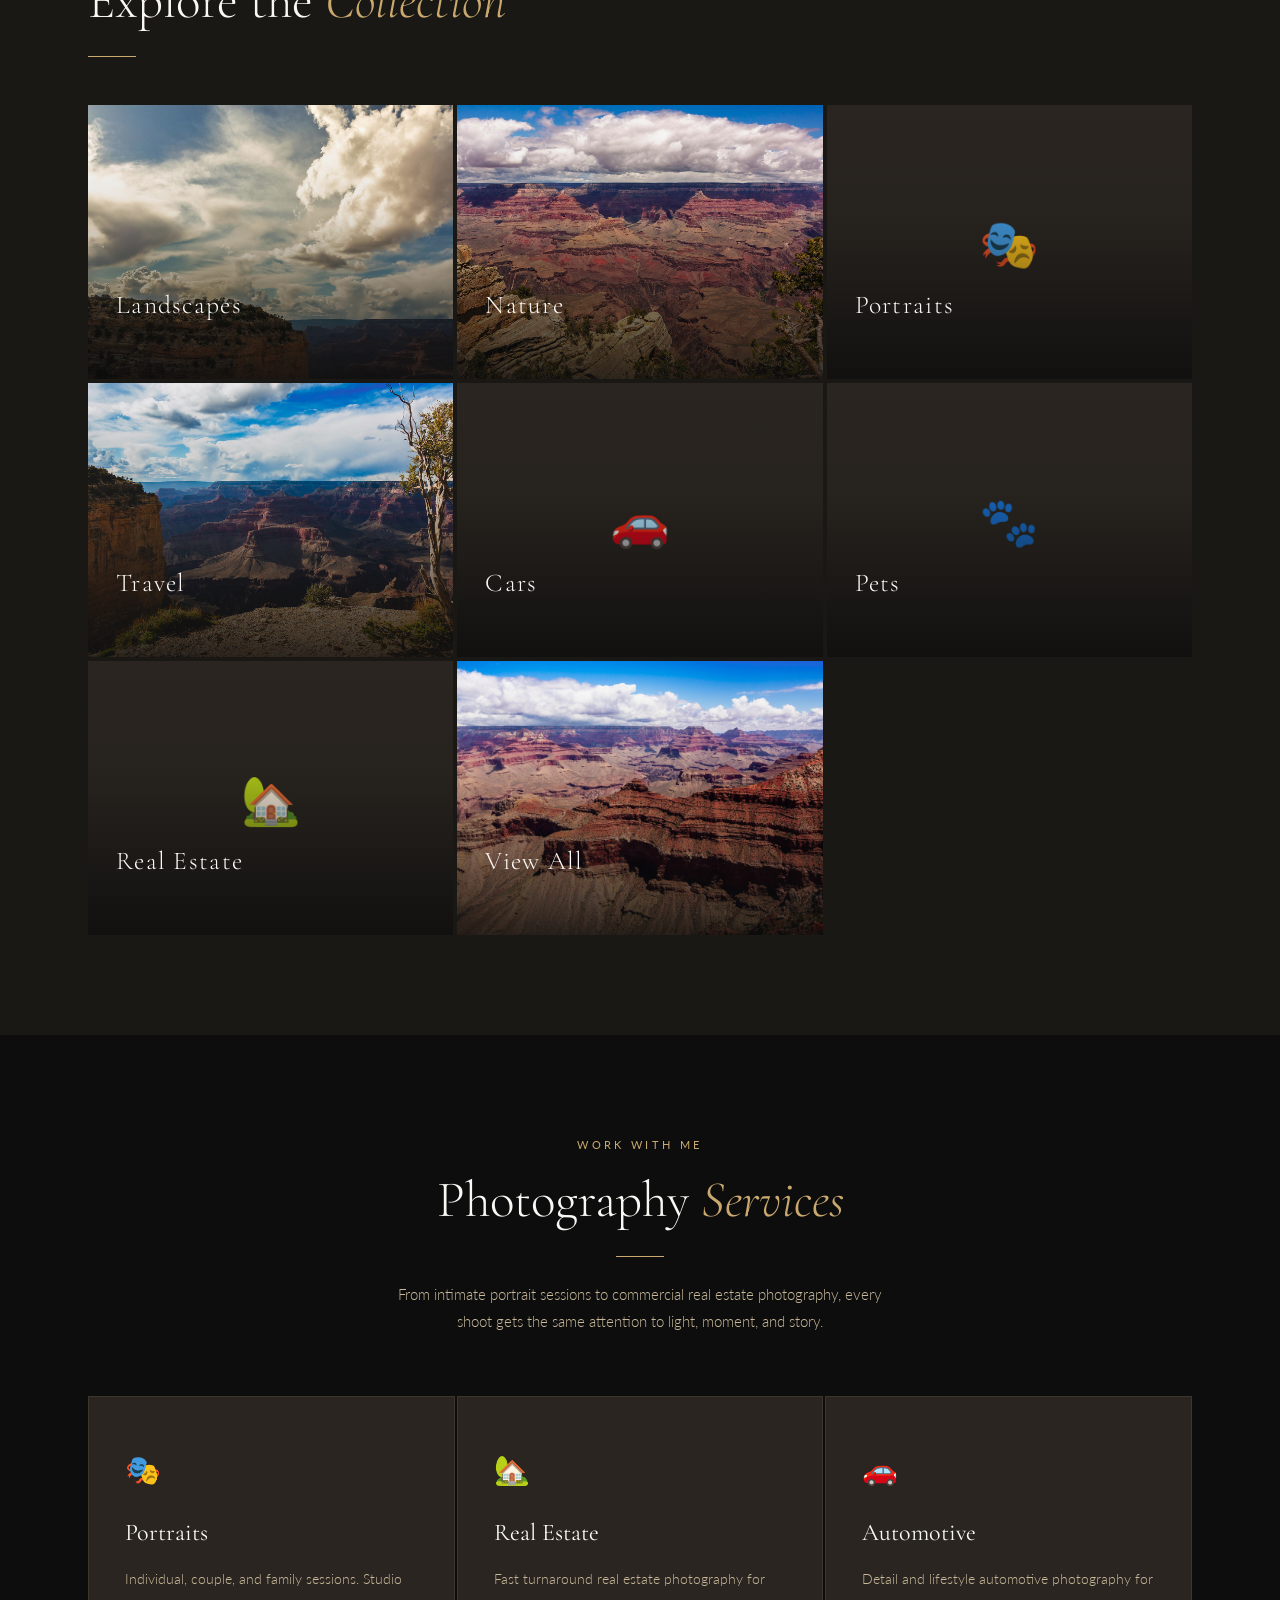
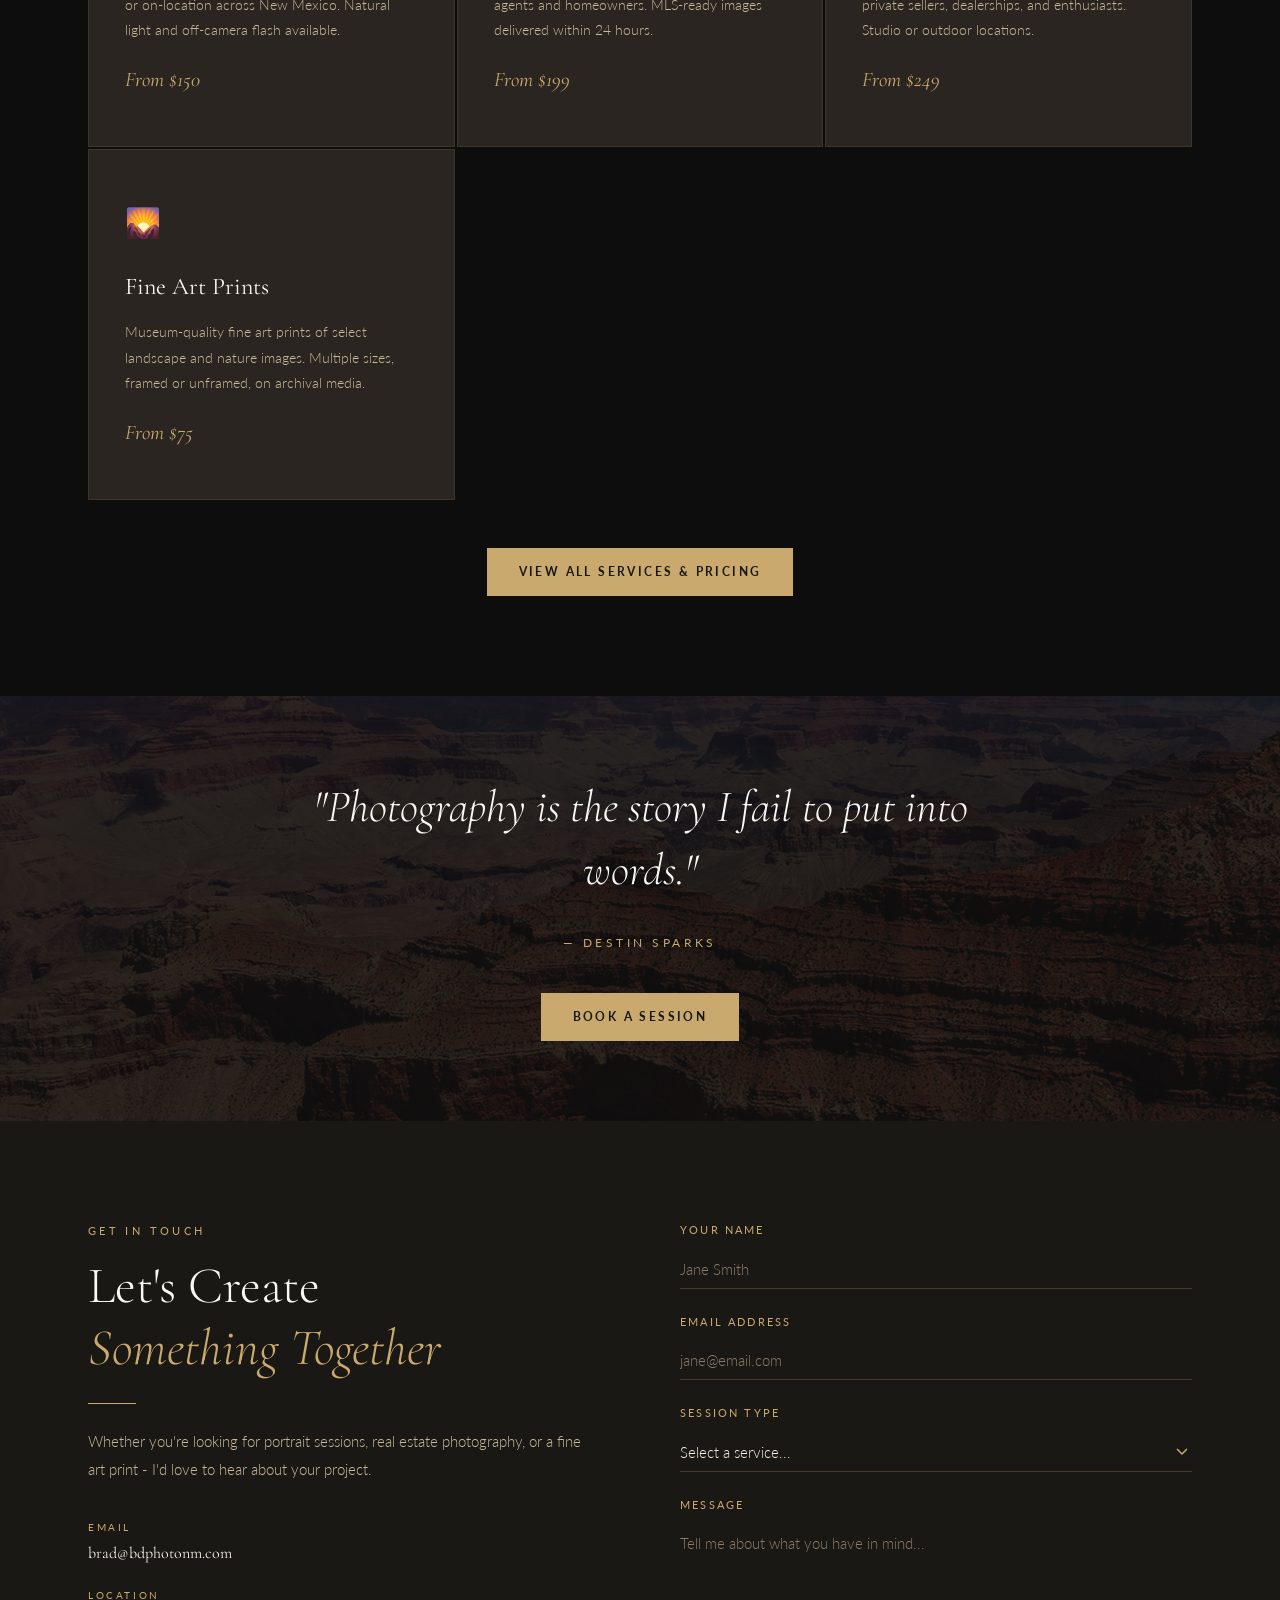
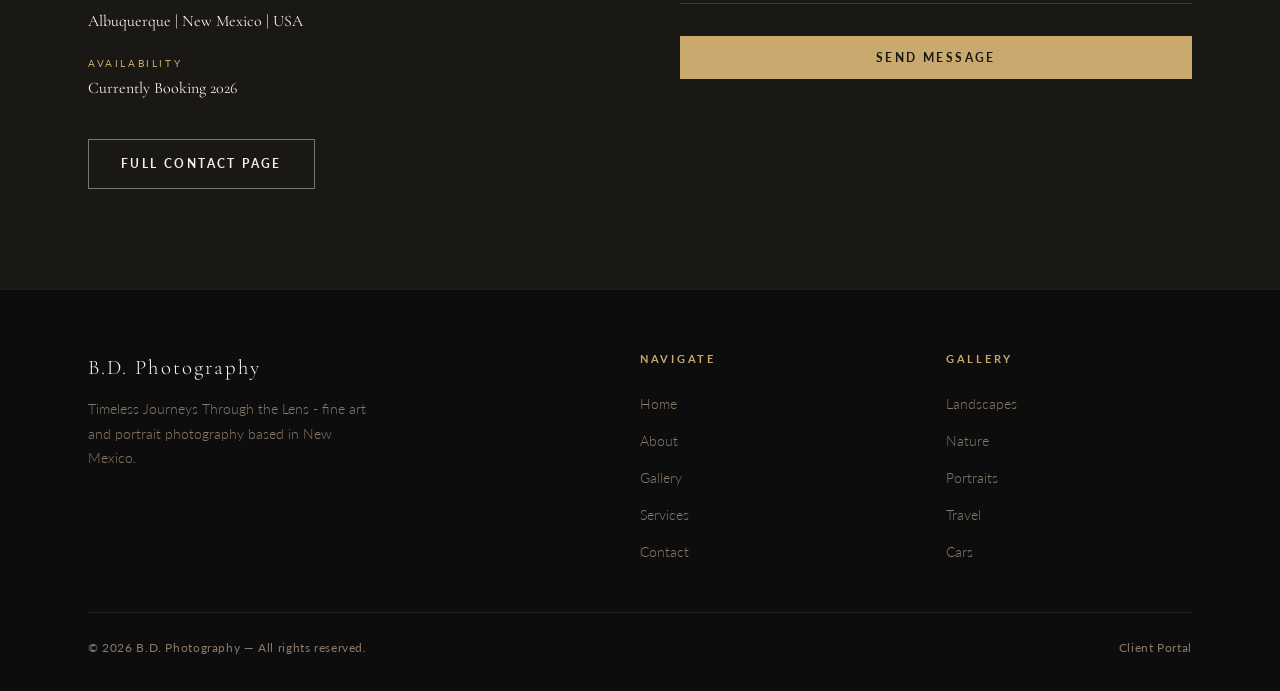
==== commit 0336f6ff: "updated main.js for photo gallery items" ====
--- a/index.html
+++ b/index.html
@@ -346,7 +346,7 @@
                      </div>
                      <div class="contact-detail-item">
                         <span class="contact-detail-label">Location</span>
-                        <span class="contact-detail-value">New Mexico, USA</span>
+                        <span class="contact-detail-value">Albuquerque | New Mexico | USA</span>
                      </div>
                      <div class="contact-detail-item">
                         <span class="contact-detail-label">Availability</span>
